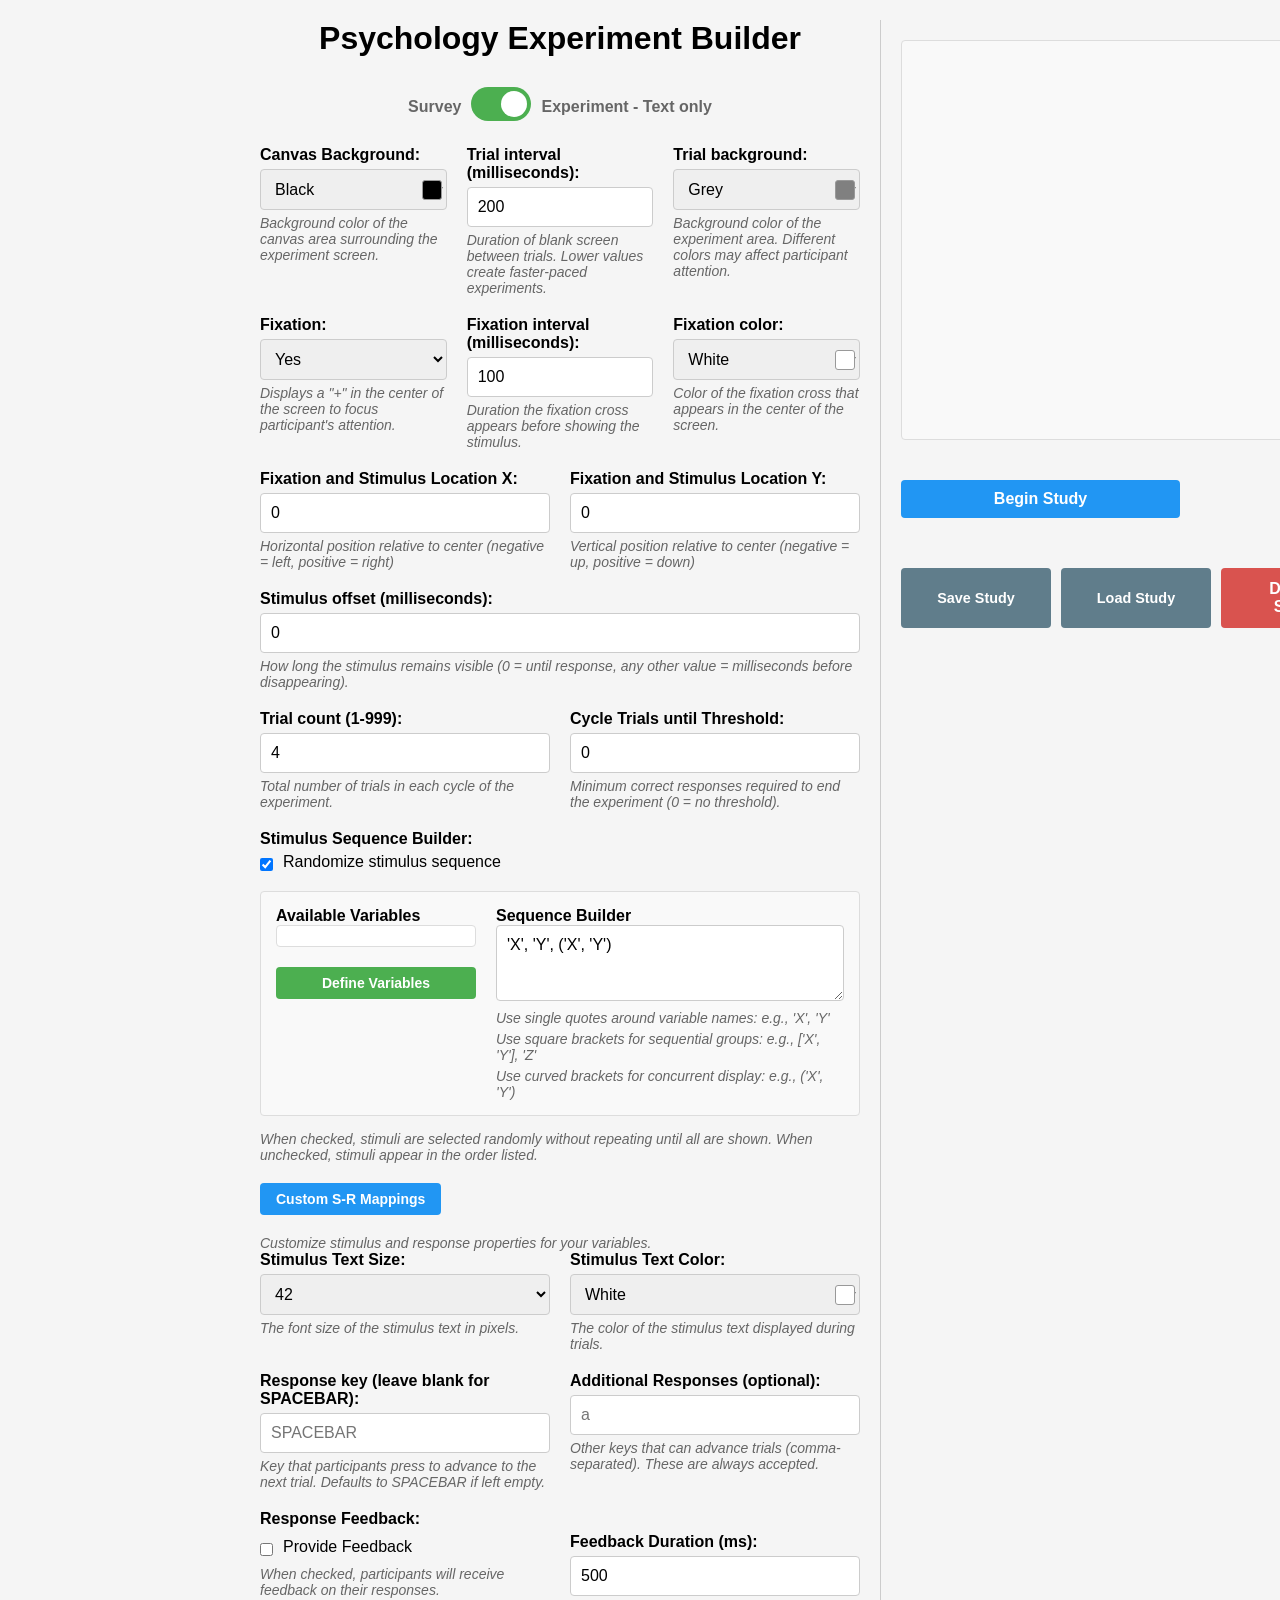
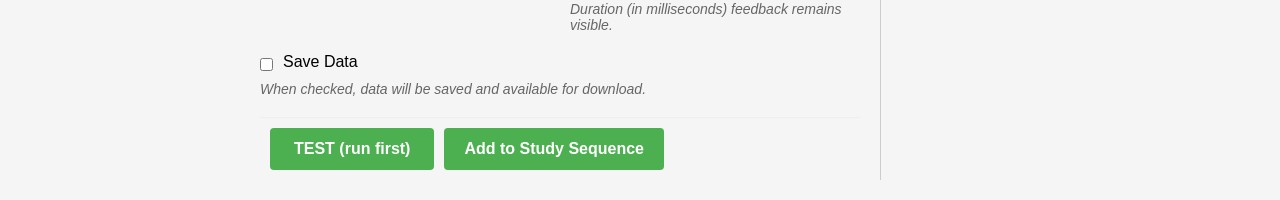
==== index.html @ 1d942c35 "replaced stimuli input with variable input only" ====
<!DOCTYPE html>
<html lang="en">
<head>
    <meta charset="UTF-8">
    <meta name="viewport" content="width=device-width, initial-scale=1.0">
    <title>Psychology Experiment Builder</title>
    <link rel="stylesheet" href="style.css">
</head>
<body>
    <div id="intro-screen" class="container">
        <div class="split-container">
            <div class="left-panel">
                <h1>Psychology Experiment Builder</h1>
                <div class="form-switch-container">
                    <span class="switch-label">Survey</span>
                    <label class="switch">
                        <input type="checkbox" id="form-type-switch" checked>
                        <span class="slider round"></span>
                    </label>
                    <span class="switch-label">Experiment - Text only</span>
                </div>

                <form id="experiment-form">
                    <div class="form-group form-row">
                        <div class="form-column">
                            <label for="canvas-background">Canvas Background:</label>
                            <div class="color-select-container">
                                <select id="canvas-background" required>
                                    <option value="black" selected>Black</option>
                                    <option value="white">White</option>
                                    <option value="grey">Grey</option>
                                    <option value="red">Red</option>
                                    <option value="green">Green</option>
                                    <option value="blue">Blue</option>
                                    <option value="yellow">Yellow</option>
                                    <option value="purple">Purple</option>
                                    <option value="orange">Orange</option>
                                    <option value="pink">Pink</option>
                                    <option value="cyan">Cyan</option>
                                    <option value="brown">Brown</option>
                                </select>
                                <span class="color-preview-large" id="canvas-background-preview" style="background-color: black;"></span>
                            </div>
                            <p class="helper-text">Background color of the canvas area surrounding the experiment screen.</p>
                        </div>
                        <div class="form-column">
                            <label for="trial-interval">Trial interval (milliseconds):</label>
                            <input type="number" id="trial-interval" min="1" required value="200">
                            <p class="helper-text">Duration of blank screen between trials. Lower values create faster-paced experiments.</p>
                        </div>
                        <div class="form-column">
                            <label for="trial-background">Trial background:</label>
                            <div class="color-select-container">
                                <select id="trial-background" required>
                                    <option value="white">White</option>
                                    <option value="black">Black</option>
                                    <option value="grey" selected>Grey</option>
                                    <option value="red">Red</option>
                                    <option value="green">Green</option>
                                    <option value="blue">Blue</option>
                                    <option value="yellow">Yellow</option>
                                    <option value="purple">Purple</option>
                                    <option value="orange">Orange</option>
                                    <option value="pink">Pink</option>
                                    <option value="cyan">Cyan</option>
                                    <option value="brown">Brown</option>
                                </select>
                                <span class="color-preview-large" id="trial-background-preview" style="background-color: grey;"></span>
                            </div>
                            <p class="helper-text">Background color of the experiment area. Different colors may affect participant attention.</p>
                        </div>
                    </div>

                    <div class="form-group form-row">
                        <div class="form-column">
                            <label for="fixation">Fixation:</label>
                            <select id="fixation" required>
                                <option value="yes" selected>Yes</option>
                                <option value="no">No</option>
                            </select>
                            <p class="helper-text">Displays a "+" in the center of the screen to focus participant's attention.</p>
                        </div>
                        <div class="form-column">
                            <label for="fixation-interval">Fixation interval (milliseconds):</label>
                            <input type="number" id="fixation-interval" min="1" required value="100">
                            <p class="helper-text">Duration the fixation cross appears before showing the stimulus.</p>
                        </div>
                        <div class="form-column">
                            <label for="fixation-color">Fixation color:</label>
                            <div class="color-select-container">
                                <select id="fixation-color" required>
                                    <option value="white" selected>White</option>
                                    <option value="grey">Grey</option>
                                    <option value="black">Black</option>
                                    <option value="red">Red</option>
                                    <option value="green">Green</option>
                                    <option value="blue">Blue</option>
                                    <option value="yellow">Yellow</option>
                                    <option value="purple">Purple</option>
                                    <option value="orange">Orange</option>
                                    <option value="pink">Pink</option>
                                    <option value="cyan">Cyan</option>
                                    <option value="brown">Brown</option>
                                </select>
                                <span class="color-preview-large" id="fixation-color-preview" style="background-color: white;"></span>
                            </div>
                            <p class="helper-text">Color of the fixation cross that appears in the center of the screen.</p>
                        </div>
                    </div>

                    <div class="form-group form-row">
                        <div class="form-column">
                            <label for="position-x">Fixation and Stimulus Location X:</label>
                            <input type="number" id="position-x" value="0">
                            <p class="helper-text">Horizontal position relative to center (negative = left, positive = right)</p>
                        </div>
                        <div class="form-column">
                            <label for="position-y">Fixation and Stimulus Location Y:</label>
                            <input type="number" id="position-y" value="0">
                            <p class="helper-text">Vertical position relative to center (negative = up, positive = down)</p>
                        </div>
                    </div>

                    <div class="form-group">
                        <label for="stimulus-offset">Stimulus offset (milliseconds):</label>
                        <input type="number" id="stimulus-offset" min="0" required value="0">
                        <p class="helper-text">How long the stimulus remains visible (0 = until response, any other value = milliseconds before disappearing).</p>
                    </div>

                    <div class="form-group form-row">
                        <div class="form-column">
                            <label for="trial-count">Trial count (1-999):</label>
                            <input type="number" id="trial-count" min="1" max="999" required value="4">
                            <p class="helper-text">Total number of trials in each cycle of the experiment.</p>
                        </div>
                        <div class="form-column">
                            <label for="cycle-threshold">Cycle Trials until Threshold:</label>
                            <input type="number" id="cycle-threshold" min="0" required value="0">
                            <p class="helper-text">Minimum correct responses required to end the experiment (0 = no threshold).</p>
                        </div>
                    </div>

                    <div class="form-group stimulus-group">
                        <label for="stimuli-text">Stimulus Sequence Builder:</label>
                        <div class="checkbox-container">
                            <input type="checkbox" id="randomize-stimuli" checked>
                            <label for="randomize-stimuli">Randomize stimulus sequence</label>
                        </div>
                        <div id="sequence-builder-container">
                            <div id="available-variables">
                                <h4>Available Variables</h4>
                                <div id="variable-categories-list" class="variable-list-container"></div>
                                <button type="button" id="define-variables-btn" class="primary-btn">Define Variables</button>
                            </div>
                            <div id="sequence-builder">
                                <h4>Sequence Builder</h4>
                                <textarea id="stimuli-text" rows="3" required placeholder="Build your sequence using the variable categories">'X', 'Y', ('X', 'Y')</textarea>
                                <p class="helper-text">Use single quotes around variable names: e.g., 'X', 'Y'</p>
                                <p class="helper-text">Use square brackets for sequential groups: e.g., ['X', 'Y'], 'Z'</p>
                                <p class="helper-text">Use curved brackets for concurrent display: e.g., ('X', 'Y')</p>
                            </div>
                        </div>
                        <p class="helper-text checkbox-helper">When checked, stimuli are selected randomly without repeating until all are shown. When unchecked, stimuli appear in the order listed.</p>

                        <div class="button-row">
                            <button type="button" id="sr-mapping-btn" class="secondary-btn">Custom S-R Mappings</button>
                        </div>
                        <p class="helper-text">Customize stimulus and response properties for your variables.</p>

                        <div class="form-row">
                            <div class="form-column">
                                <label for="stimulus-size">Stimulus Text Size:</label>
                                <select id="stimulus-size" required>
                                    <option value="12">12</option>
                                    <option value="16">16</option>
                                    <option value="24">24</option>
                                    <option value="32">32</option>
                                    <option value="42" selected>42</option>
                                    <option value="48">48</option>
                                    <option value="56">56</option>
                                    <option value="64">64</option>
                                    <option value="72">72</option>
                                    <option value="84">84</option>
                                    <option value="96">96</option>
                                    <option value="120">120</option>
                                </select>
                                <p class="helper-text">The font size of the stimulus text in pixels.</p>
                            </div>
                            <div class="form-column">
                                <label for="stimulus-color">Stimulus Text Color:</label>
                                <div class="color-select-container">
                                    <select id="stimulus-color" required>
                                        <option value="white" selected>White</option>
                                        <option value="black">Black</option>
                                        <option value="grey">Grey</option>
                                        <option value="red">Red</option>
                                        <option value="green">Green</option>
                                        <option value="blue">Blue</option>
                                        <option value="yellow">Yellow</option>
                                        <option value="purple">Purple</option>
                                        <option value="orange">Orange</option>
                                        <option value="pink">Pink</option>
                                        <option value="cyan">Cyan</option>
                                        <option value="brown">Brown</option>
                                    </select>
                                    <span class="color-preview-large" id="stimulus-color-preview" style="background-color: white;"></span>
                                </div>
                                <p class="helper-text">The color of the stimulus text displayed during trials.</p>
                            </div>
                        </div>
                    </div>

                    <div class="form-group form-row">
                        <div class="form-column">
                            <label for="response-key">Response key (leave blank for SPACEBAR):</label>
                            <input type="text" id="response-key" placeholder="SPACEBAR">
                            <p class="helper-text">Key that participants press to advance to the next trial. Defaults to SPACEBAR if left empty.</p>
                        </div>
                        <div class="form-column">
                            <label for="additional-responses">Additional Responses (optional):</label>
                            <input type="text" id="additional-responses" placeholder="a">
                            <p class="helper-text">Other keys that can advance trials (comma-separated). These are always accepted.</p>
                        </div>
                    </div>

                    <div class="form-group">
                        <label>Response Feedback:</label>
                        <div class="form-row">
                            <div class="form-column">
                                <div class="checkbox-container">
                                    <input type="checkbox" id="provide-feedback">
                                    <label for="provide-feedback">Provide Feedback</label>
                                </div>
                                <p class="helper-text">When checked, participants will receive feedback on their responses.</p>
                            </div>
                            <div class="form-column">
                                <label for="feedback-duration">Feedback Duration (ms):</label>
                                <input type="number" id="feedback-duration" min="1" value="500" required>
                                <p class="helper-text">Duration (in milliseconds) feedback remains visible.</p>
                            </div>
                        </div>
                    </div>

                    <div class="form-group">
                        <div class="checkbox-container">
                            <input type="checkbox" id="save-data">
                            <label for="save-data">Save Data</label>
                        </div>
                        <p class="helper-text">When checked, data will be saved and available for download.</p>
                    </div>
                </form>

                <form id="survey-form" class="hidden">
                    <div class="survey-container">
                        <h3>Survey Builder</h3>
                        <div id="questions-container">
                            <!-- First question (default) -->
                            <div class="question-item" data-question-id="1">
                                <div class="question-header">
                                    <h4>Question 1</h4>
                                    <button type="button" class="remove-question-btn secondary-btn" style="display: none;">Remove</button>
                                </div>
                                <div class="form-group">
                                    <label for="question-text-1">Question Text:</label>
                                    <textarea id="question-text-1" class="question-text" rows="3" required>Enter your question here</textarea>
                                </div>
                                <div class="form-group">
                                    <label for="answer-type-1">Answer Type:</label>
                                    <select id="answer-type-1" class="answer-type" required>
                                        <option value="text" selected>Text (single line)</option>
                                        <option value="textarea">Text (multi-line)</option>
                                        <option value="radio">Multiple Choice</option>
                                        <option value="slider">Slider Scale</option>
                                    </select>
                                    <p class="helper-text">Select the type of answer input to display to participants.</p>
                                </div>

                                <!-- Multiple Choice Options (hidden by default) -->
                                <div id="multiple-choice-options-1" class="multiple-choice-options form-group hidden">
                                    <label>Multiple Choice Options:</label>
                                    <div id="options-container-1" class="options-container">
                                        <!-- Options will be added here dynamically -->
                                    </div>
                                    <button type="button" class="add-option-btn secondary-btn">Add Option</button>
                                    <p class="helper-text">Add the options that participants can choose from.</p>
                                </div>

                                <!-- Slider Options (hidden by default) -->
                                <div id="slider-options-1" class="slider-options form-group hidden">
                                    <label>Slider Scale Options:</label>
                                    <div class="slider-config">
                                        <div class="slider-row">
                                            <div class="slider-field">
                                                <label for="slider-min-1">Min Value:</label>
                                                <input type="number" id="slider-min-1" class="slider-min" value="1" min="0" max="100">
                                            </div>
                                            <div class="slider-field">
                                                <label for="slider-max-1">Max Value:</label>
                                                <input type="number" id="slider-max-1" class="slider-max" value="9" min="1" max="100">
                                            </div>
                                        </div>
                                        <div class="slider-row">
                                            <div class="slider-field">
                                                <label for="slider-left-label-1">Left Label:</label>
                                                <input type="text" id="slider-left-label-1" class="slider-left-label" value="Left">
                                            </div>
                                            <div class="slider-field">
                                                <label for="slider-right-label-1">Right Label:</label>
                                                <input type="text" id="slider-right-label-1" class="slider-right-label" value="Right">
                                            </div>
                                        </div>
                                    </div>
                                    <p class="helper-text">Configure the slider scale range and labels.</p>
                                </div>
                            </div>
                        </div>

                        <!-- Add Question Button -->
                        <div class="form-group">
                            <button type="button" id="add-question-btn" class="secondary-btn">Add Another Question</button>
                        </div>

                        <div class="form-group">
                            <div class="checkbox-container">
                                <input type="checkbox" id="survey-save-data">
                                <label for="survey-save-data">Save Data</label>
                            </div>
                            <p class="helper-text">When checked, survey responses will be saved and available for download.</p>
                        </div>
                    </div>
                </form>

                <div class="button-group">
                    <button type="button" id="begin-btn">TEST (run first)</button>
                    <button type="button" id="add-to-study-btn">Add to Study Sequence</button>
                </div>
            </div>
            <div class="right-panel">
                <div id="study-window">
                    <!-- Content will be added here dynamically -->
                </div>
                <div class="study-buttons-container">
                    <button type="button" id="begin-study-btn">Begin Study</button>
                    <div class="study-file-buttons">
                        <button type="button" id="save-study-btn">Save Study</button>
                        <button type="button" id="load-study-btn">Load Study</button>
                        <button type="button" id="deploy-study-btn" style="background-color: #d9534f;">Deploy Study</button>
                        <input type="file" id="study-file-input" accept=".json" style="display: none;">
                    </div>
                </div>
            </div>
        </div>
    </div>

    <!-- S-R Mapping Modal -->
    <div id="sr-mapping-modal" class="modal hidden">
        <div class="modal-content">
            <span class="close-btn">&times;</span>
            <h2>Custom Stimulus-Response Mappings</h2>
            <p>Customize properties for each stimulus or sequence:</p>
            <p class="helper-text">Empty fields will use the values from the main form. The dialog is resizable - drag from the bottom-right corner.</p>

            <div class="mapping-table-container">
                <table id="mapping-table">
                    <thead>
                        <tr>
                            <th>Stimulus</th>
                            <th>Correct Response Key</th>
                            <th>X Position</th>
                            <th>Y Position</th>
                            <th>Offset (ms)</th>
                            <th>Color</th>
                            <th>Size (px)</th>
                        </tr>
                    </thead>
                    <tbody id="mapping-tbody">
                        <!-- Rows will be dynamically added here -->
                    </tbody>
                </table>
            </div>

            <div class="button-group">
                <button type="button" id="save-mappings-btn">Save Mappings</button>
                <button type="button" id="export-mappings-btn" class="secondary-btn">Export Mappings</button>
                <button type="button" id="import-mappings-btn" class="secondary-btn">Import Mappings</button>
                <!-- Hidden file input for importing CSV -->
                <input type="file" id="csv-file-input" accept=".csv" style="display: none;">
            </div>
        </div>
    </div>

    <!-- Variable Definition Modal -->
    <div id="variable-definition-modal" class="modal hidden">
        <div class="modal-content">
            <span class="close-btn variable-modal-close">&times;</span>
            <h2>Define Stimulus Variables</h2>
            <p>Create stimulus categories that will be used in your experiment.</p>
            <p class="helper-text">All stimuli must be defined as variables. Use the sequence builder to arrange them.</p>
            <p class="helper-text">Variables can be text, images, or a mix of both.</p>

            <div class="variable-categories-container">
                <div class="variable-list">
                    <h3>Categories</h3>
                    <div id="variable-categories-list">
                        <!-- Variable categories will be listed here -->
                    </div>
                    <div class="add-variable-container">
                        <input type="text" id="new-variable-name" placeholder="New category name">
                        <button type="button" id="add-variable-btn" class="secondary-btn">Add Category</button>
                    </div>
                </div>
                <div class="variable-values">
                    <h3>Values for: <span id="current-variable-name">Select a category</span></h3>
                    <div id="variable-values-container">
                        <!-- Variable values will be listed here -->
                    </div>
                    <div class="add-value-container">
                        <input type="text" id="new-value" placeholder="New value">
                        <button type="button" id="add-value-btn" class="secondary-btn">Add Value</button>
                    </div>
                </div>
            </div>

            <div class="button-group">
                <button type="button" id="save-variables-btn">Save Variables</button>
            </div>
        </div>
    </div>

    <div id="experiment-container" class="hidden">
        <div id="experiment-screen">
            <div id="fixation-point">+</div>
            <div id="stimulus-text" class="hidden"></div>
            <div id="feedback-text" class="hidden"></div>
        </div>
    </div>

    <div id="completion-screen" class="container hidden">
        <h2 id="completion-message"></h2>
        <div id="completion-stats" class="hidden">
            <div class="stats-container">
                <!-- Stats content will be dynamically inserted -->
            </div>
        </div>
        <button id="ok-btn">OK</button>
    </div>

    <script src="script.js"></script>
</body>
</html>
---- style.css ----
* {
    box-sizing: border-box;
    margin: 0;
    padding: 0;
    font-family: Arial, sans-serif;
}

body {
    background-color: #f5f5f5;
    min-height: 100vh;
    position: relative;
}

.container {
    width: 100%;
    max-width: 800px;
    margin: 0 auto;
    padding: 20px;
}

h1 {
    text-align: center;
    margin-bottom: 30px;
}

.form-group {
    margin-bottom: 20px;
}

.form-row {
    display: flex;
    flex-wrap: wrap;
    margin-left: -10px;
    margin-right: -10px;
}

.form-column {
    flex: 1;
    padding: 0 10px;
    min-width: 200px; /* Ensure columns don't get too narrow */
}

label {
    display: block;
    margin-bottom: 5px;
    font-weight: bold;
}

input, select, textarea {
    width: 100%;
    padding: 10px;
    border: 1px solid #ccc;
    border-radius: 4px;
    font-size: 16px;
}

.helper-text {
    font-size: 14px;
    color: #666;
    margin-top: 5px;
    font-style: italic;
}

.stimulus-group {
    position: relative;
}

.checkbox-container {
    margin: 5px 0;
    display: flex;
    align-items: center;
}

.checkbox-container input[type="checkbox"] {
    width: auto;
    margin-right: 10px;
}

.checkbox-container label {
    display: inline;
    font-weight: normal;
}

.checkbox-helper {
    margin-top: 0;
}

button {
    padding: 12px 24px;
    background-color: #4CAF50;
    color: white;
    border: none;
    border-radius: 4px;
    cursor: pointer;
    font-size: 16px;
    font-weight: bold;
    display: block;
    margin: 20px auto;
    min-width: 150px;
}

button:hover {
    background-color: #45a049;
}

/* Secondary button style */
.secondary-btn {
    background-color: #2196F3;
    color: white;
    padding: 8px 16px;
    border: none;
    border-radius: 4px;
    cursor: pointer;
    font-size: 14px;
    margin: 10px 0;
    min-width: 0;
    display: inline-block;
}

.secondary-btn:hover {
    background-color: #0b7dda;
}

/* Modal styles */
.modal {
    position: fixed;
    top: 0;
    left: 0;
    width: 100%;
    height: 100%;
    background-color: rgba(0, 0, 0, 0.7);
    display: flex;
    align-items: center;
    justify-content: center;
    z-index: 100;
}

.modal-content {
    background-color: white;
    padding: 20px;
    border-radius: 5px;
    width: 80%;
    max-width: 90%;
    max-height: 80vh;
    overflow: auto;
    resize: both; /* Enable resizing */
    min-width: 600px;
    min-height: 300px;
    position: relative;
}

/* Add resize handle visual cue */
.modal-content::after {
    content: "";
    position: absolute;
    bottom: 3px;
    right: 3px;
    width: 12px;
    height: 12px;
    background: #ccc;
    clip-path: polygon(100% 0, 100% 100%, 0 100%);
    cursor: se-resize;
}

.close-btn {
    color: #aaa;
    float: right;
    font-size: 28px;
    font-weight: bold;
    cursor: pointer;
}

close-btn:hover,
.close-btn:focus {
    color: black;
    text-decoration: none;
    cursor: pointer;
}

/* Mapping table styles */
.mapping-table-container {
    margin: 20px 0;
    max-height: 300px;
    overflow: auto; /* Changed from overflow-y to handle both directions */
    width: 100%;
}

#mapping-table {
    width: 100%;
    border-collapse: collapse;
    margin-bottom: 15px;
    table-layout: fixed; /* Fixed layout for better column control */
}

#mapping-table th,
#mapping-table td {
    border: 1px solid #ddd;
    padding: 8px;
    text-align: left;
    min-width: 80px; /* Ensure columns don't get too narrow */
    overflow: hidden;
    text-overflow: ellipsis;
}

#mapping-table th {
    background-color: #f2f2f2;
    position: sticky;
    top: 0;
    font-size: 0.9em;
    white-space: nowrap;
    overflow: hidden;
    text-overflow: ellipsis;
    max-width: 120px; /* Limit width of headers */
}

/* Add hover effect to show full header text */
#mapping-table th:hover {
    overflow: visible;
    white-space: normal;
    z-index: 1;
    background-color: #e0e0e0;
}

#mapping-table input {
    width: 100%;
    padding: 5px;
    box-sizing: border-box;
}

/* Experiment container styles */
#experiment-container {
    position: fixed;
    top: 0;
    left: 0;
    right: 0;
    bottom: 0;
    width: 100%;
    height: 100%;
    background-color: black;
    display: flex;
    align-items: center;
    justify-content: center;
    z-index: 10;
}

/* Experiment screen styles */
#experiment-screen {
    width: 800px;
    height: 600px;
    display: flex;
    align-items: center;
    justify-content: center;
    background-color: grey; /* Default, will be overwritten by JS */
    position: relative;
}

#fixation-point {
    font-size: 48px;
    font-weight: bold;
    position: absolute;
    z-index: 1;
    color: white; /* Default, will be overwritten by JS */
}

#stimulus-text {
    font-family: Consolas, monospace;
    position: absolute;
    z-index: 1;
    text-align: center;
    max-width: 80%;
    overflow-wrap: break-word;
    /* font-size and color set dynamically in JS */
}

/* For the fixation point and stimulus text elements to enable relative positioning */
#fixation-point, #stimulus-text {
  position: absolute;
  top: 50%;
  left: 50%;
  transform: translate(0, 0); /* Will be overridden by JS */
}

/* Position fixation point and stimulus text at center by default */
#fixation-point, #stimulus-text, #feedback-text {
  position: absolute;
  top: 50%;
  left: 50%;
  transform: translate(-50%, -50%); /* Center by default */
}

/* Feedback text styles */
#feedback-text {
    font-family: Arial, sans-serif;
    font-size: 36px;
    font-weight: bold;
    position: absolute;
    z-index: 2; /* Ensure feedback appears on top */
    text-align: center;
    max-width: 80%;
    padding: 10px 20px;
    border-radius: 8px;
    background-color: rgb(255, 255, 255); /* Changed from rgba to rgb for full opacity */
    box-shadow: 0 0 10px rgba(0, 0, 0, 0.2);
}

/* Concurrent stimulus styles */
.concurrent-stimulus {
    font-family: Consolas, monospace;
    position: absolute;
    z-index: 1;
    text-align: center;
    max-width: 80%;
    overflow-wrap: break-word;
}

/* Completion screen styles */
#completion-screen {
    text-align: center;
    position: relative;
    z-index: 20;
}

#completion-screen h2 {
    margin-bottom: 20px;
}

/* Utility classes */
.hidden {
    display: none !important;
}

/* Media queries for better responsiveness */
@media (max-width: 840px) {
    #experiment-screen {
        width: 90%;
        height: 70vh;
    }
}

@media (max-width: 600px) {
    .container {
        padding: 10px;
    }

    input, select {
        padding: 8px;
    }

    button {
        padding: 10px 20px;
    }
}

/* Color preview styles */
.color-preview {
    display: inline-block;
    width: 15px;
    height: 15px;
    border: 1px solid #666;
    border-radius: 3px;
    margin-right: 5px;
    vertical-align: middle;
}

/* Color select container */
.color-select-container {
    position: relative;
    display: flex;
    align-items: center;
}

.color-select-container select {
    padding-right: 25px;
}

.color-preview-large {
    display: inline-block;
    width: 20px;
    height: 20px;
    border: 1px solid #999;
    border-radius: 3px;
    position: absolute;
    right: 5px;
    pointer-events: none;
}

/* Button group for the mapping modal */
.button-group {
    display: flex;
    gap: 10px;
    margin-top: 20px;
}

.button-group button {
    margin: 0;
}

/* Button row for stimulus controls */
.button-row {
    display: flex;
    gap: 10px;
    margin: 10px 0;
}

/* Sequence builder styles */
#sequence-builder-container {
    display: flex;
    gap: 20px;
    margin: 15px 0;
    border: 1px solid #ddd;
    border-radius: 4px;
    padding: 15px;
    background-color: #f9f9f9;
}

#available-variables {
    flex: 1;
    min-width: 200px;
    max-width: 300px;
}

#sequence-builder {
    flex: 2;
}

.variable-list-container {
    max-height: 200px;
    overflow-y: auto;
    border: 1px solid #ddd;
    border-radius: 4px;
    padding: 10px;
    background-color: white;
    margin-bottom: 10px;
}

.variable-category-item {
    cursor: pointer;
}

.variable-category-item:hover {
    background-color: #f0f0f0;
}

.primary-btn {
    background-color: #4CAF50;
    color: white;
    padding: 8px 16px;
    border: none;
    border-radius: 4px;
    cursor: pointer;
    font-size: 14px;
    margin: 10px 0;
    min-width: 0;
    display: inline-block;
    width: 100%;
}

.primary-btn:hover {
    background-color: #45a049;
}

/* Variable definition modal styles */
.variable-categories-container {
    display: flex;
    gap: 20px;
    margin: 20px 0;
}

.variable-list, .variable-values {
    flex: 1;
    border: 1px solid #ddd;
    border-radius: 4px;
    padding: 15px;
    background-color: #f9f9f9;
    min-height: 200px;
}

.variable-category-item, .variable-value-item {
    display: flex;
    justify-content: space-between;
    align-items: center;
    padding: 8px;
    margin-bottom: 5px;
    background-color: white;
    border: 1px solid #ddd;
    border-radius: 4px;
}

.variable-category-item.selected {
    background-color: #e3f2fd;
    border-color: #2196F3;
}

.add-variable-container, .add-value-container {
    display: flex;
    gap: 10px;
    margin-top: 15px;
}

.add-variable-container input, .add-value-container input {
    flex: 1;
}

.add-variable-container button, .add-value-container button {
    margin: 0;
}

.variable-action-buttons {
    display: flex;
    gap: 5px;
}

.variable-action-buttons button {
    padding: 3px 8px;
    min-width: auto;
    margin: 0;
    font-size: 12px;
}

/* Adjust size and appearance of secondary buttons in the group */
.button-group .secondary-btn {
    flex: 1;
    padding: 10px;
    font-size: 14px;
    text-align: center;
    min-width: 120px;
}

/* Make primary button more prominent */
.button-group #save-mappings-btn {
    flex: 1.5;
}

.split-container {
    display: flex;
    width: 100%;
    gap: 20px;
}

.left-panel {
    flex: 1;
    min-width: 600px;
}

.right-panel {
    width: 300px;
    border-left: 1px solid #ccc;
    padding-left: 20px;
}

#study-window {
    max-height: 400px;
    min-height: 200px; /* Add minimum height */
    height: 400px; /* Add default height */
    overflow-y: auto;
    width: 100%;
    min-width: 600px;
    padding: 15px;
    border: 1px solid #ddd;
    border-radius: 4px;
    margin: 20px 0;
    background: #f9f9f9;
    resize: vertical; /* Allow vertical resizing */
    position: relative; /* Required for resize handle positioning */
}

/* Add resize handle visual cue */
#study-window::after {
    content: "";
    position: absolute;
    bottom: 3px;
    right: 3px;
    width: 12px;
    height: 12px;
    background: #ccc;
    clip-path: polygon(100% 0, 100% 100%, 0 100%);
    cursor: ns-resize;
}

.button-group {
    display: flex;
    gap: 10px;
}

#add-to-study-btn {
    background-color: #4CAF50;
    color: white;
    padding: 10px 20px;
    border: none;
    border-radius: 4px;
    cursor: pointer;
}

#add-to-study-btn:hover {
    background-color: #45a049;
}

.study-buttons-container {
    width: 100%;
    margin-top: 10px;
    display: flex;
    flex-direction: column;
    gap: 10px;
}

#begin-study-btn {
    width: 100%;
    background-color: #2196F3;
    color: white;
    padding: 10px 20px;
    border: none;
    border-radius: 4px;
    cursor: pointer;
}

#begin-study-btn:hover {
    background-color: #0b7dda;
}

.study-file-buttons {
    display: flex;
    gap: 10px;
    width: 100%;
}

#save-study-btn, #load-study-btn {
    flex: 1;
    background-color: #607D8B;
    color: white;
    padding: 8px 15px;
    border: none;
    border-radius: 4px;
    cursor: pointer;
    font-size: 0.9em;
}

#save-study-btn:hover, #load-study-btn:hover {
    background-color: #455A64;
}

.study-config-item {
    background: white;
    border: 1px solid #ddd;
    border-radius: 4px;
    margin-bottom: 8px;
    padding: 15px;
    width: 100%;
    min-width: 600px; /* Increased from 400px */
}

.study-config-item:hover {
    background: #f0f0f0;
}

.config-header {
    display: flex;
    justify-content: space-between;
    align-items: center;
    margin-bottom: 10px;
    width: 100%;
}

.block-name-input {
    border: 1px solid #ddd;
    background: #ffffff;
    font-size: 16px;
    width: 300px; /* Fixed width instead of percentage */
    padding: 8px 12px;
    margin-right: 10px;
    border-radius: 4px;
    cursor: text;
    display: block; /* Ensure it's a block element */
    position: relative; /* Ensure it's above other elements */
    z-index: 1; /* Ensure it's clickable */
}

.block-name-input:hover {
    border-color: #2196F3;
    background: #fff;
}

.block-name-input:focus {
    border-color: #2196F3;
    background: #fff;
    outline: none;
    box-shadow: 0 0 5px rgba(33, 150, 243, 0.3);
}

.block-controls {
    display: flex;
    gap: 10px;
    align-items: center;
}

.move-up-btn, .move-down-btn, .remove-config-btn {
    padding: 8px 12px;
    background: #f0f0f0;
    border: 1px solid #ddd;
    border-radius: 4px;
    cursor: pointer;
    min-width: 40px;
    font-size: 16px;
    display: inline-flex;
    align-items: center;
    justify-content: center;
    transition: all 0.2s ease;
}

.move-up-btn:hover, .move-down-btn:hover {
    background: #e0e0e0;
    border-color: #ccc;
}

.remove-config-btn:hover {
    background: #ffebee;
    border-color: #ffcdd2;
    color: #d32f2f;
}

.config-details {
    display: flex;
    flex-direction: column;
    font-size: 12px;
    color: #666;
    width: 100%;
    margin-top: 5px;
    gap: 4px;
}

.config-details small {
    display: inline-block;
    background: #f5f5f5;
    padding: 2px 6px;
    border-radius: 3px;
    margin-right: 8px;
}

#completion-stats {
    margin: 20px 0;
    padding: 15px;
    background-color: #f5f5f5;
    border-radius: 4px;
    text-align: left;
}

#completion-message {
    color: #2196F3;
    margin-bottom: 20px;
}

.study-completion-stats {
    background-color: #f5f5f5;
    padding: 20px;
    border-radius: 8px;
    margin: 20px 0;
    text-align: left;
}

.download-section {
    margin-top: 20px;
    text-align: center;
}

.download-btn {
    background-color: #4CAF50;
    color: white;
    padding: 10px 20px;
    border: none;
    border-radius: 4px;
    cursor: pointer;
    font-size: 16px;
}

.download-btn:hover {
    background-color: #45a049;
}

/* Form Switch Styles */
.form-switch-container {
    display: flex;
    align-items: center;
    justify-content: center;
    margin-bottom: 20px;
    gap: 10px;
}

.switch {
    position: relative;
    display: inline-block;
    width: 60px;
    height: 34px;
}

.switch input {
    opacity: 0;
    width: 0;
    height: 0;
}

.slider {
    position: absolute;
    cursor: pointer;
    top: 0;
    left: 0;
    right: 0;
    bottom: 0;
    background-color: #2196F3;
    transition: .4s;
}

.slider:before {
    position: absolute;
    content: "";
    height: 26px;
    width: 26px;
    left: 4px;
    bottom: 4px;
    background-color: white;
    transition: .4s;
}

input:checked + .slider {
    background-color: #4CAF50;
}

input:focus + .slider {
    box-shadow: 0 0 1px #4CAF50;
}

input:checked + .slider:before {
    transform: translateX(26px);
}

.slider.round {
    border-radius: 34px;
}

.slider.round:before {
    border-radius: 50%;
}

.switch-label {
    font-weight: bold;
    color: #666;
}

.survey-container {
    max-width: 600px;
    margin: 0 auto;
    padding: 20px;
}

.survey-container .form-group {
    margin-bottom: 20px;
}

.survey-container textarea,
.survey-container input[type="text"] {
    width: 100%;
    max-width: 580px;
}

/* Question item styles */
.question-item {
    border: 1px solid #ddd;
    border-radius: 5px;
    padding: 15px;
    margin-bottom: 20px;
    background-color: #f9f9f9;
}

/* Slider configuration styles */
.slider-config {
    margin: 10px 0;
}

.slider-row {
    display: flex;
    justify-content: space-between;
    margin-bottom: 10px;
}

.slider-field {
    flex: 0 0 48%;
}

.slider-field label {
    display: block;
    margin-bottom: 5px;
    font-size: 14px;
}

.slider-field input {
    width: 100%;
    padding: 8px;
    border: 1px solid #ddd;
    border-radius: 4px;
}

/* Slider display styles */
.slider-container {
    margin: 20px 0;
}

.slider-labels {
    display: flex;
    justify-content: space-between;
    margin-top: 5px;
}

.slider-labels span {
    font-size: 14px;
    color: #666;
}

input[type="range"] {
    width: 100%;
    margin: 10px 0;
}

.slider-value-display {
    text-align: center;
    font-weight: bold;
    margin-top: 5px;
    font-size: 16px;
    color: #2196F3;
}

.question-header {
    display: flex;
    justify-content: space-between;
    align-items: center;
    margin-bottom: 15px;
}

.question-header h4 {
    margin: 0;
    color: #2196F3;
}

.remove-question-btn {
    background-color: #f44336;
    color: white;
    padding: 5px 10px;
    border: none;
    border-radius: 4px;
    cursor: pointer;
    font-size: 14px;
}

.remove-question-btn:hover {
    background-color: #d32f2f;
}

#add-question-btn {
    margin: 10px 0;
    background-color: #4CAF50;
}

.button-group {
    margin-top: 20px;
    padding: 10px;
    border-top: 1px solid #eee;
}

.stats-container {
    max-width: 400px;
    margin: 0 auto;
    padding: 15px;
}
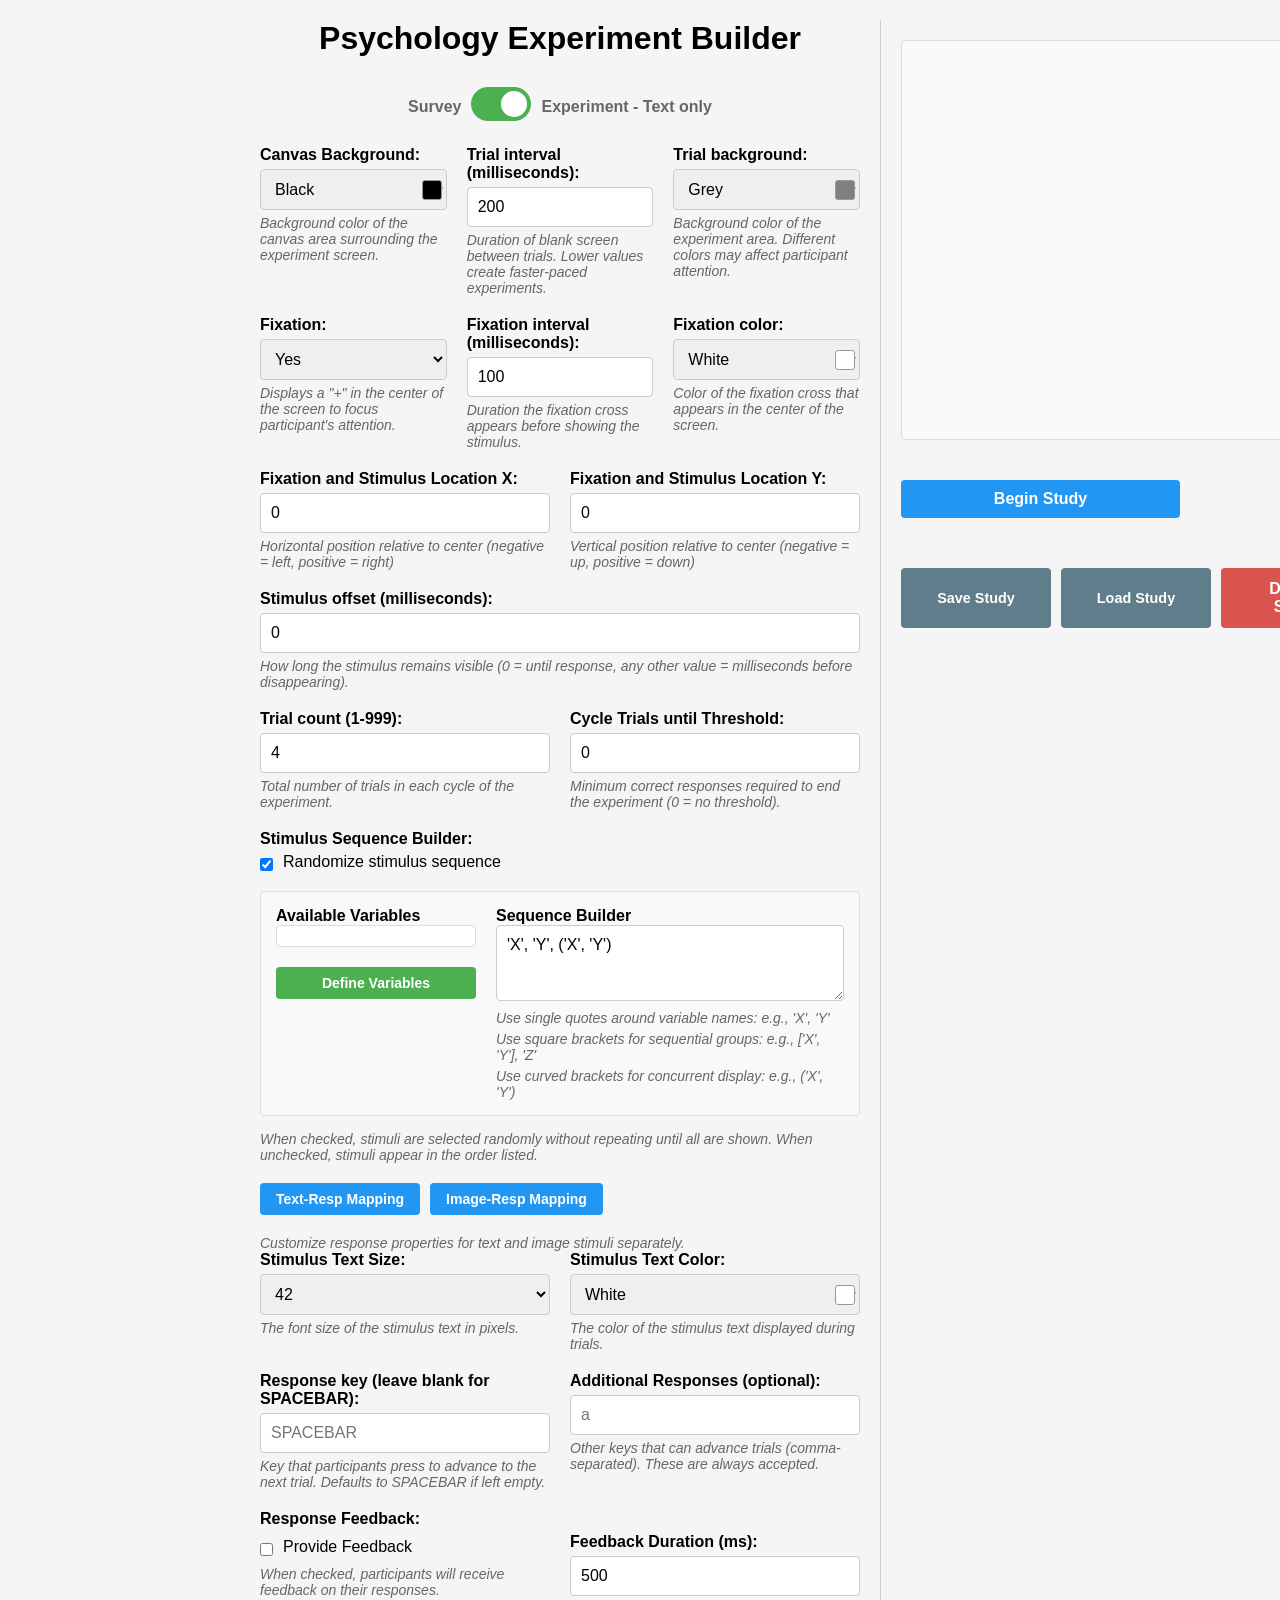
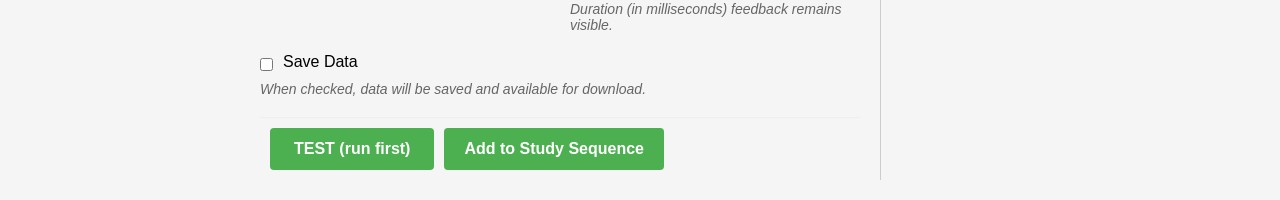
==== commit 76538918: "variable input working" ====
--- a/index.html
+++ b/index.html
@@ -163,9 +163,10 @@
                         <p class="helper-text checkbox-helper">When checked, stimuli are selected randomly without repeating until all are shown. When unchecked, stimuli appear in the order listed.</p>
 
                         <div class="button-row">
-                            <button type="button" id="sr-mapping-btn" class="secondary-btn">Custom S-R Mappings</button>
-                        </div>
-                        <p class="helper-text">Customize stimulus and response properties for your variables.</p>
+                            <button type="button" id="text-mapping-btn" class="secondary-btn">Text-Resp Mapping</button>
+                            <button type="button" id="image-mapping-btn" class="secondary-btn">Image-Resp Mapping</button>
+                        </div>
+                        <p class="helper-text">Customize response properties for text and image stimuli separately.</p>
 
                         <div class="form-row">
                             <div class="form-column">
@@ -352,19 +353,19 @@
         </div>
     </div>
 
-    <!-- S-R Mapping Modal -->
-    <div id="sr-mapping-modal" class="modal hidden">
+    <!-- Text Mapping Modal -->
+    <div id="text-mapping-modal" class="modal hidden">
         <div class="modal-content">
-            <span class="close-btn">&times;</span>
-            <h2>Custom Stimulus-Response Mappings</h2>
-            <p>Customize properties for each stimulus or sequence:</p>
+            <span class="close-btn text-modal-close">&times;</span>
+            <h2>Text Stimulus-Response Mappings</h2>
+            <p>Customize properties for text stimuli:</p>
             <p class="helper-text">Empty fields will use the values from the main form. The dialog is resizable - drag from the bottom-right corner.</p>
 
             <div class="mapping-table-container">
-                <table id="mapping-table">
+                <table id="text-mapping-table">
                     <thead>
                         <tr>
-                            <th>Stimulus</th>
+                            <th>Text Stimulus</th>
                             <th>Correct Response Key</th>
                             <th>X Position</th>
                             <th>Y Position</th>
@@ -373,18 +374,55 @@
                             <th>Size (px)</th>
                         </tr>
                     </thead>
-                    <tbody id="mapping-tbody">
+                    <tbody id="text-mapping-tbody">
                         <!-- Rows will be dynamically added here -->
                     </tbody>
                 </table>
             </div>
 
             <div class="button-group">
-                <button type="button" id="save-mappings-btn">Save Mappings</button>
-                <button type="button" id="export-mappings-btn" class="secondary-btn">Export Mappings</button>
-                <button type="button" id="import-mappings-btn" class="secondary-btn">Import Mappings</button>
+                <button type="button" id="save-text-mappings-btn">Save Mappings</button>
+                <button type="button" id="export-text-mappings-btn" class="secondary-btn">Export Mappings</button>
+                <button type="button" id="import-text-mappings-btn" class="secondary-btn">Import Mappings</button>
                 <!-- Hidden file input for importing CSV -->
-                <input type="file" id="csv-file-input" accept=".csv" style="display: none;">
+                <input type="file" id="text-csv-file-input" accept=".csv" style="display: none;">
+            </div>
+        </div>
+    </div>
+
+    <!-- Image Mapping Modal -->
+    <div id="image-mapping-modal" class="modal hidden">
+        <div class="modal-content">
+            <span class="close-btn image-modal-close">&times;</span>
+            <h2>Image Stimulus-Response Mappings</h2>
+            <p>Customize properties for image stimuli:</p>
+            <p class="helper-text">Empty fields will use the values from the main form. The dialog is resizable - drag from the bottom-right corner.</p>
+
+            <div class="mapping-table-container">
+                <table id="image-mapping-table">
+                    <thead>
+                        <tr>
+                            <th>Image Stimulus</th>
+                            <th>Correct Response Key</th>
+                            <th>X Position</th>
+                            <th>Y Position</th>
+                            <th>Width (px)</th>
+                            <th>Height (px)</th>
+                            <th>Offset (ms)</th>
+                        </tr>
+                    </thead>
+                    <tbody id="image-mapping-tbody">
+                        <!-- Rows will be dynamically added here -->
+                    </tbody>
+                </table>
+            </div>
+
+            <div class="button-group">
+                <button type="button" id="save-image-mappings-btn">Save Mappings</button>
+                <button type="button" id="export-image-mappings-btn" class="secondary-btn">Export Mappings</button>
+                <button type="button" id="import-image-mappings-btn" class="secondary-btn">Import Mappings</button>
+                <!-- Hidden file input for importing CSV -->
+                <input type="file" id="image-csv-file-input" accept=".csv" style="display: none;">
             </div>
         </div>
     </div>
@@ -408,6 +446,10 @@
                         <input type="text" id="new-variable-name" placeholder="New category name">
                         <button type="button" id="add-variable-btn" class="secondary-btn">Add Category</button>
                     </div>
+                    <div class="variable-actions">
+                        <button type="button" id="delete-category-btn" class="danger-btn">Delete Category</button>
+                        <button type="button" id="switch-category-btn" class="secondary-btn">Switch Category</button>
+                    </div>
                 </div>
                 <div class="variable-values">
                     <h3>Values for: <span id="current-variable-name">Select a category</span></h3>
--- a/style.css
+++ b/style.css
@@ -119,6 +119,24 @@
 
 .secondary-btn:hover {
     background-color: #0b7dda;
+}
+
+/* Danger button style */
+.danger-btn {
+    background-color: #f44336;
+    color: white;
+    padding: 8px 16px;
+    border: none;
+    border-radius: 4px;
+    cursor: pointer;
+    font-size: 14px;
+    margin: 10px 0;
+    min-width: 0;
+    display: inline-block;
+}
+
+.danger-btn:hover {
+    background-color: #d32f2f;
 }
 
 /* Modal styles */
@@ -466,6 +484,44 @@
     margin: 20px 0;
 }
 
+/* Custom dialog styles */
+.custom-dialog {
+    position: fixed;
+    top: 0;
+    left: 0;
+    width: 100%;
+    height: 100%;
+    background-color: rgba(0, 0, 0, 0.7);
+    display: flex;
+    align-items: center;
+    justify-content: center;
+    z-index: 200;
+}
+
+.dialog-content {
+    background-color: white;
+    padding: 20px;
+    border-radius: 5px;
+    width: 400px;
+    max-width: 90%;
+    box-shadow: 0 0 10px rgba(0, 0, 0, 0.3);
+}
+
+.dialog-buttons {
+    display: flex;
+    justify-content: flex-end;
+    gap: 10px;
+    margin-top: 20px;
+}
+
+.dialog-content select {
+    width: 100%;
+    padding: 8px;
+    margin: 10px 0;
+    border: 1px solid #ddd;
+    border-radius: 4px;
+}
+
 .variable-list, .variable-values {
     flex: 1;
     border: 1px solid #ddd;
@@ -491,10 +547,14 @@
     border-color: #2196F3;
 }
 
-.add-variable-container, .add-value-container {
+.add-variable-container, .add-value-container, .variable-actions {
     display: flex;
     gap: 10px;
     margin-top: 15px;
+}
+
+.variable-actions {
+    justify-content: space-between;
 }
 
 .add-variable-container input, .add-value-container input {
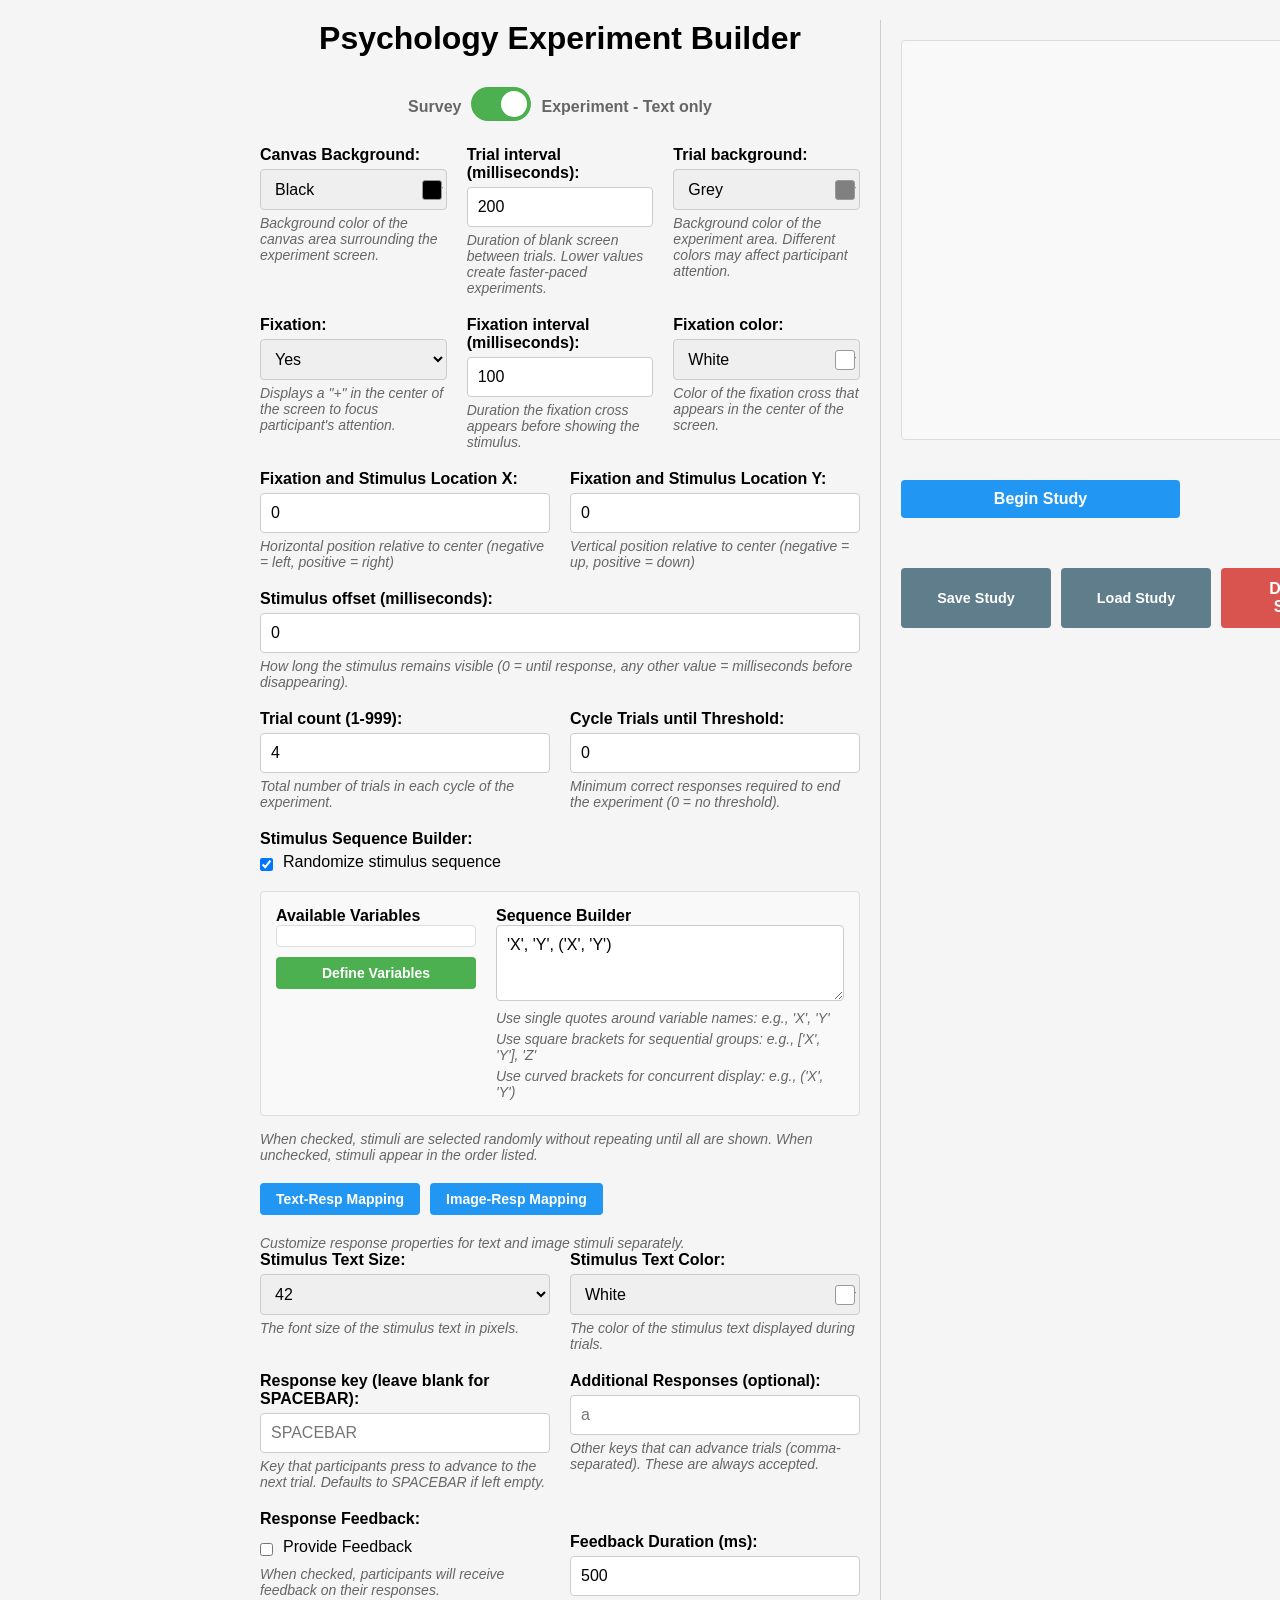
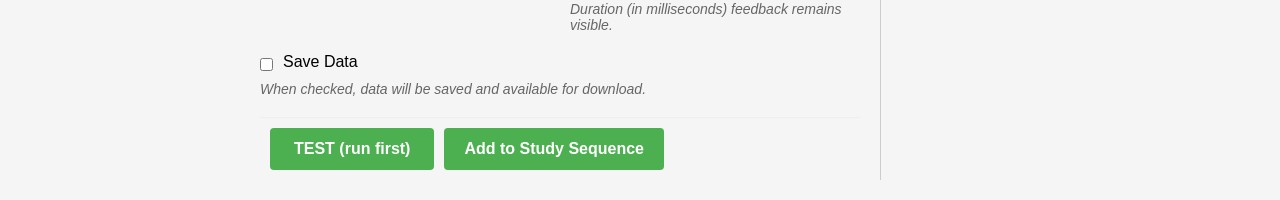
==== commit 22a9ef45: "variable config updated" ====
--- a/index.html
+++ b/index.html
@@ -150,7 +150,10 @@
                             <div id="available-variables">
                                 <h4>Available Variables</h4>
                                 <div id="variable-categories-list" class="variable-list-container"></div>
-                                <button type="button" id="define-variables-btn" class="primary-btn">Define Variables</button>
+                                <div class="variable-buttons">
+                                    <button type="button" id="define-variables-btn" class="primary-btn">Define Variables</button>
+                                    <button type="button" id="clear-variables-btn" class="danger-btn hidden">Clear Variables</button>
+                                </div>
                             </div>
                             <div id="sequence-builder">
                                 <h4>Sequence Builder</h4>
@@ -453,6 +456,14 @@
                 </div>
                 <div class="variable-values">
                     <h3>Values for: <span id="current-variable-name">Select a category</span></h3>
+                    <div id="variable-selection-mode">
+                        <label>Selection Mode:</label>
+                        <select id="variable-mode-select">
+                            <option value="sequential">Sequential</option>
+                            <option value="random">Random</option>
+                            <option value="random-no-repeat">Random without Replacement</option>
+                        </select>
+                    </div>
                     <div id="variable-values-container">
                         <!-- Variable values will be listed here -->
                     </div>
--- a/style.css
+++ b/style.css
@@ -451,6 +451,17 @@
     margin-bottom: 10px;
 }
 
+.variable-buttons {
+    display: flex;
+    gap: 10px;
+    margin-bottom: 15px;
+}
+
+.variable-buttons button {
+    flex: 1;
+    margin: 0;
+}
+
 .variable-category-item {
     cursor: pointer;
 }
@@ -529,6 +540,34 @@
     padding: 15px;
     background-color: #f9f9f9;
     min-height: 200px;
+}
+
+.variable-values h3 {
+    margin-bottom: 15px;
+    border-bottom: 1px solid #ddd;
+    padding-bottom: 10px;
+}
+
+#variable-selection-mode {
+    margin-bottom: 15px;
+    padding: 10px;
+    background-color: #f5f5f5;
+    border-radius: 4px;
+    display: flex;
+    align-items: center;
+}
+
+#variable-selection-mode label {
+    margin-right: 10px;
+    font-weight: bold;
+}
+
+#variable-mode-select {
+    flex-grow: 1;
+    padding: 8px;
+    border: 1px solid #ddd;
+    border-radius: 4px;
+    background-color: white;
 }
 
 .variable-category-item, .variable-value-item {
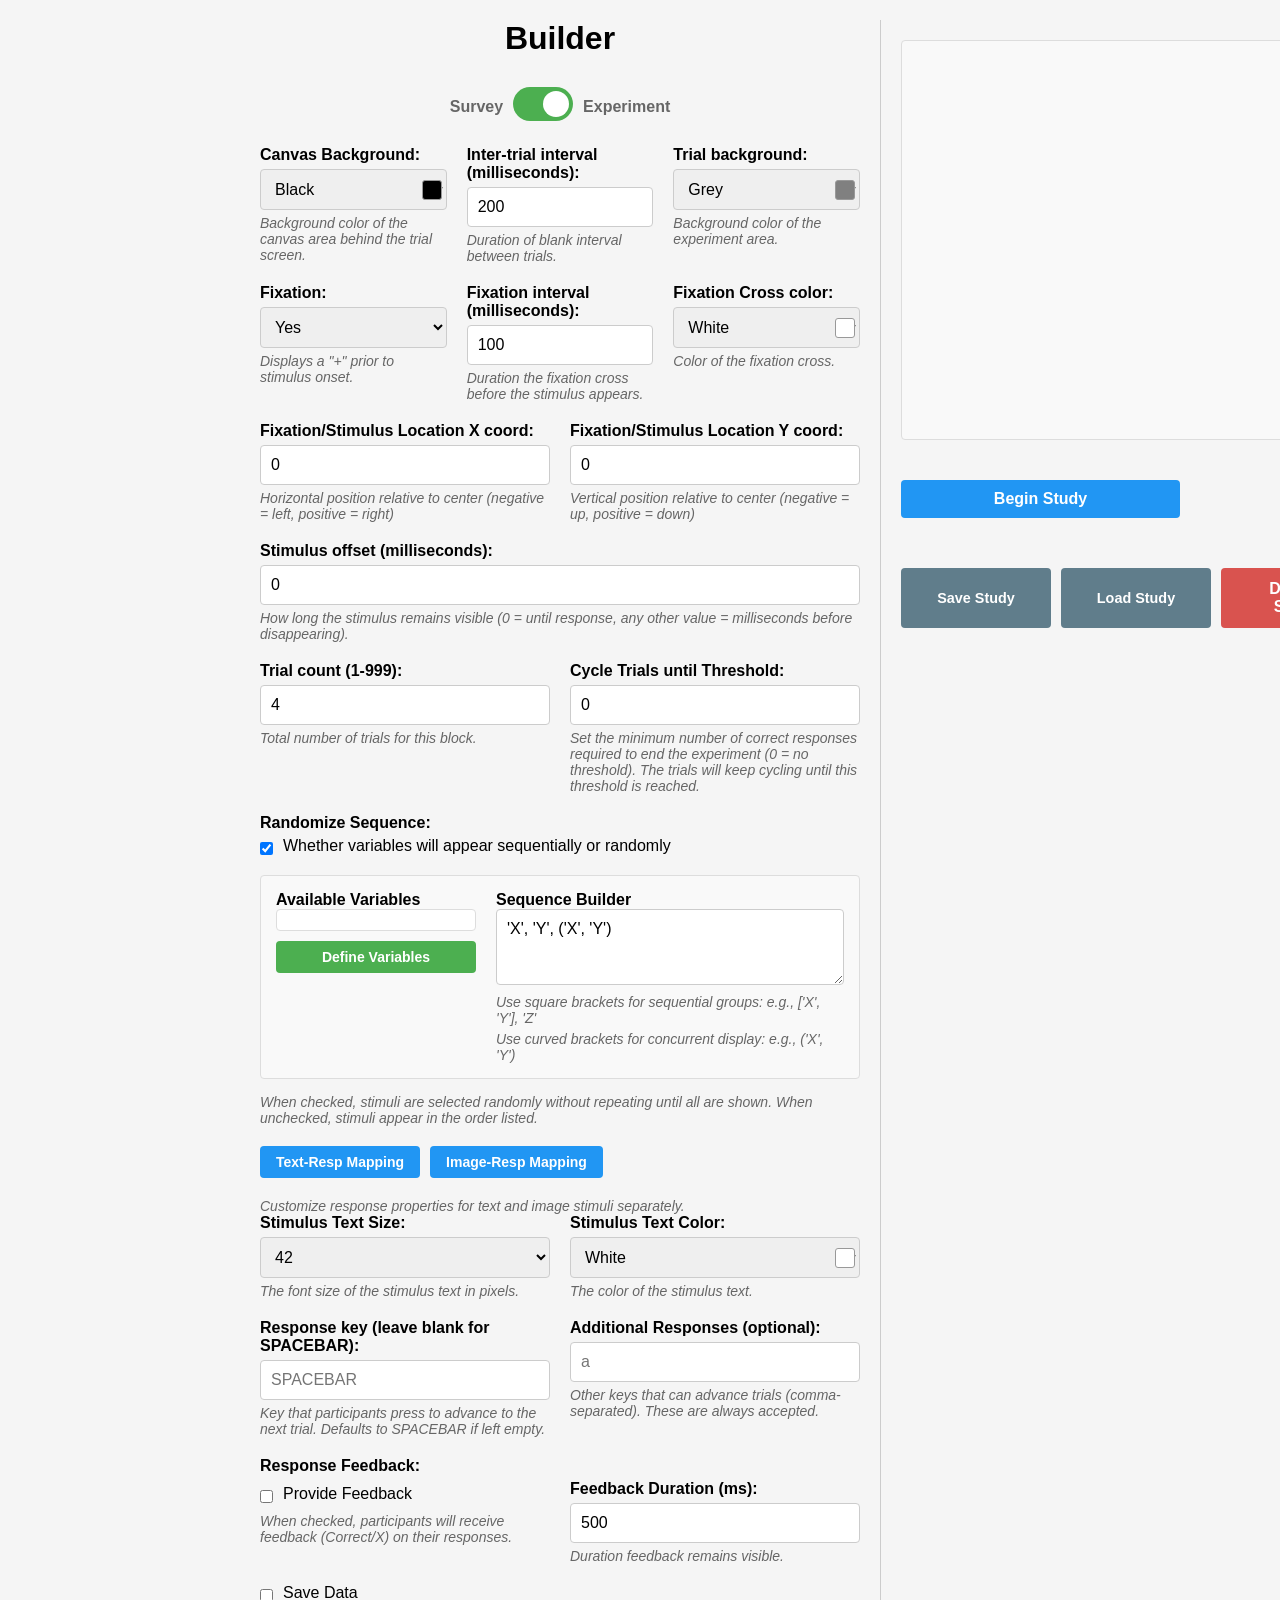
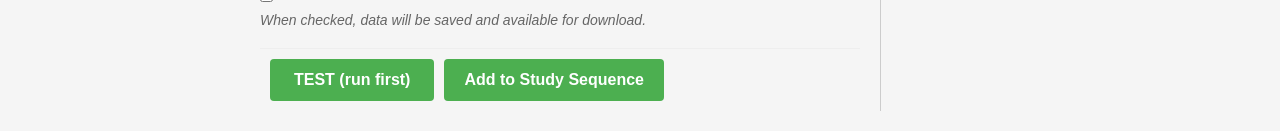
==== commit 6f8533ad: "updated ReadMe" ====
--- a/index.html
+++ b/index.html
@@ -3,21 +3,21 @@
 <head>
     <meta charset="UTF-8">
     <meta name="viewport" content="width=device-width, initial-scale=1.0">
-    <title>Psychology Experiment Builder</title>
+    <title>Psychology Experiment and Survey Builder</title>
     <link rel="stylesheet" href="style.css">
 </head>
 <body>
     <div id="intro-screen" class="container">
         <div class="split-container">
             <div class="left-panel">
-                <h1>Psychology Experiment Builder</h1>
+                <h1>Builder</h1>
                 <div class="form-switch-container">
                     <span class="switch-label">Survey</span>
                     <label class="switch">
                         <input type="checkbox" id="form-type-switch" checked>
                         <span class="slider round"></span>
                     </label>
-                    <span class="switch-label">Experiment - Text only</span>
+                    <span class="switch-label">Experiment</span>
                 </div>
 
                 <form id="experiment-form">
@@ -41,12 +41,12 @@
                                 </select>
                                 <span class="color-preview-large" id="canvas-background-preview" style="background-color: black;"></span>
                             </div>
-                            <p class="helper-text">Background color of the canvas area surrounding the experiment screen.</p>
-                        </div>
-                        <div class="form-column">
-                            <label for="trial-interval">Trial interval (milliseconds):</label>
+                            <p class="helper-text">Background color of the canvas area behind the trial screen.</p>
+                        </div>
+                        <div class="form-column">
+                            <label for="trial-interval">Inter-trial interval (milliseconds):</label>
                             <input type="number" id="trial-interval" min="1" required value="200">
-                            <p class="helper-text">Duration of blank screen between trials. Lower values create faster-paced experiments.</p>
+                            <p class="helper-text">Duration of blank interval between trials.</p>
                         </div>
                         <div class="form-column">
                             <label for="trial-background">Trial background:</label>
@@ -67,7 +67,7 @@
                                 </select>
                                 <span class="color-preview-large" id="trial-background-preview" style="background-color: grey;"></span>
                             </div>
-                            <p class="helper-text">Background color of the experiment area. Different colors may affect participant attention.</p>
+                            <p class="helper-text">Background color of the experiment area.</p>
                         </div>
                     </div>
 
@@ -78,15 +78,15 @@
                                 <option value="yes" selected>Yes</option>
                                 <option value="no">No</option>
                             </select>
-                            <p class="helper-text">Displays a "+" in the center of the screen to focus participant's attention.</p>
+                            <p class="helper-text">Displays a "+" prior to stimulus onset.</p>
                         </div>
                         <div class="form-column">
                             <label for="fixation-interval">Fixation interval (milliseconds):</label>
                             <input type="number" id="fixation-interval" min="1" required value="100">
-                            <p class="helper-text">Duration the fixation cross appears before showing the stimulus.</p>
-                        </div>
-                        <div class="form-column">
-                            <label for="fixation-color">Fixation color:</label>
+                            <p class="helper-text">Duration the fixation cross before the stimulus appears.</p>
+                        </div>
+                        <div class="form-column">
+                            <label for="fixation-color">Fixation Cross color:</label>
                             <div class="color-select-container">
                                 <select id="fixation-color" required>
                                     <option value="white" selected>White</option>
@@ -104,18 +104,18 @@
                                 </select>
                                 <span class="color-preview-large" id="fixation-color-preview" style="background-color: white;"></span>
                             </div>
-                            <p class="helper-text">Color of the fixation cross that appears in the center of the screen.</p>
+                            <p class="helper-text">Color of the fixation cross.</p>
                         </div>
                     </div>
 
                     <div class="form-group form-row">
                         <div class="form-column">
-                            <label for="position-x">Fixation and Stimulus Location X:</label>
+                            <label for="position-x">Fixation/Stimulus Location X coord:</label>
                             <input type="number" id="position-x" value="0">
                             <p class="helper-text">Horizontal position relative to center (negative = left, positive = right)</p>
                         </div>
                         <div class="form-column">
-                            <label for="position-y">Fixation and Stimulus Location Y:</label>
+                            <label for="position-y">Fixation/Stimulus Location Y coord:</label>
                             <input type="number" id="position-y" value="0">
                             <p class="helper-text">Vertical position relative to center (negative = up, positive = down)</p>
                         </div>
@@ -131,20 +131,20 @@
                         <div class="form-column">
                             <label for="trial-count">Trial count (1-999):</label>
                             <input type="number" id="trial-count" min="1" max="999" required value="4">
-                            <p class="helper-text">Total number of trials in each cycle of the experiment.</p>
+                            <p class="helper-text">Total number of trials for this block.</p>
                         </div>
                         <div class="form-column">
                             <label for="cycle-threshold">Cycle Trials until Threshold:</label>
                             <input type="number" id="cycle-threshold" min="0" required value="0">
-                            <p class="helper-text">Minimum correct responses required to end the experiment (0 = no threshold).</p>
+                            <p class="helper-text">Set the minimum number of correct responses required to end the experiment (0 = no threshold). The trials will keep cycling until this threshold is reached.</p>
                         </div>
                     </div>
 
                     <div class="form-group stimulus-group">
-                        <label for="stimuli-text">Stimulus Sequence Builder:</label>
+                        <label for="stimuli-text">Randomize Sequence:</label>
                         <div class="checkbox-container">
                             <input type="checkbox" id="randomize-stimuli" checked>
-                            <label for="randomize-stimuli">Randomize stimulus sequence</label>
+                            <label for="randomize-stimuli">Whether variables will appear sequentially or randomly</label>
                         </div>
                         <div id="sequence-builder-container">
                             <div id="available-variables">
@@ -158,7 +158,6 @@
                             <div id="sequence-builder">
                                 <h4>Sequence Builder</h4>
                                 <textarea id="stimuli-text" rows="3" required placeholder="Build your sequence using the variable categories">'X', 'Y', ('X', 'Y')</textarea>
-                                <p class="helper-text">Use single quotes around variable names: e.g., 'X', 'Y'</p>
                                 <p class="helper-text">Use square brackets for sequential groups: e.g., ['X', 'Y'], 'Z'</p>
                                 <p class="helper-text">Use curved brackets for concurrent display: e.g., ('X', 'Y')</p>
                             </div>
@@ -209,7 +208,7 @@
                                     </select>
                                     <span class="color-preview-large" id="stimulus-color-preview" style="background-color: white;"></span>
                                 </div>
-                                <p class="helper-text">The color of the stimulus text displayed during trials.</p>
+                                <p class="helper-text">The color of the stimulus text.</p>
                             </div>
                         </div>
                     </div>
@@ -235,12 +234,12 @@
                                     <input type="checkbox" id="provide-feedback">
                                     <label for="provide-feedback">Provide Feedback</label>
                                 </div>
-                                <p class="helper-text">When checked, participants will receive feedback on their responses.</p>
+                                <p class="helper-text">When checked, participants will receive feedback (Correct/X) on their responses.</p>
                             </div>
                             <div class="form-column">
                                 <label for="feedback-duration">Feedback Duration (ms):</label>
                                 <input type="number" id="feedback-duration" min="1" value="500" required>
-                                <p class="helper-text">Duration (in milliseconds) feedback remains visible.</p>
+                                <p class="helper-text">Duration feedback remains visible.</p>
                             </div>
                         </div>
                     </div>
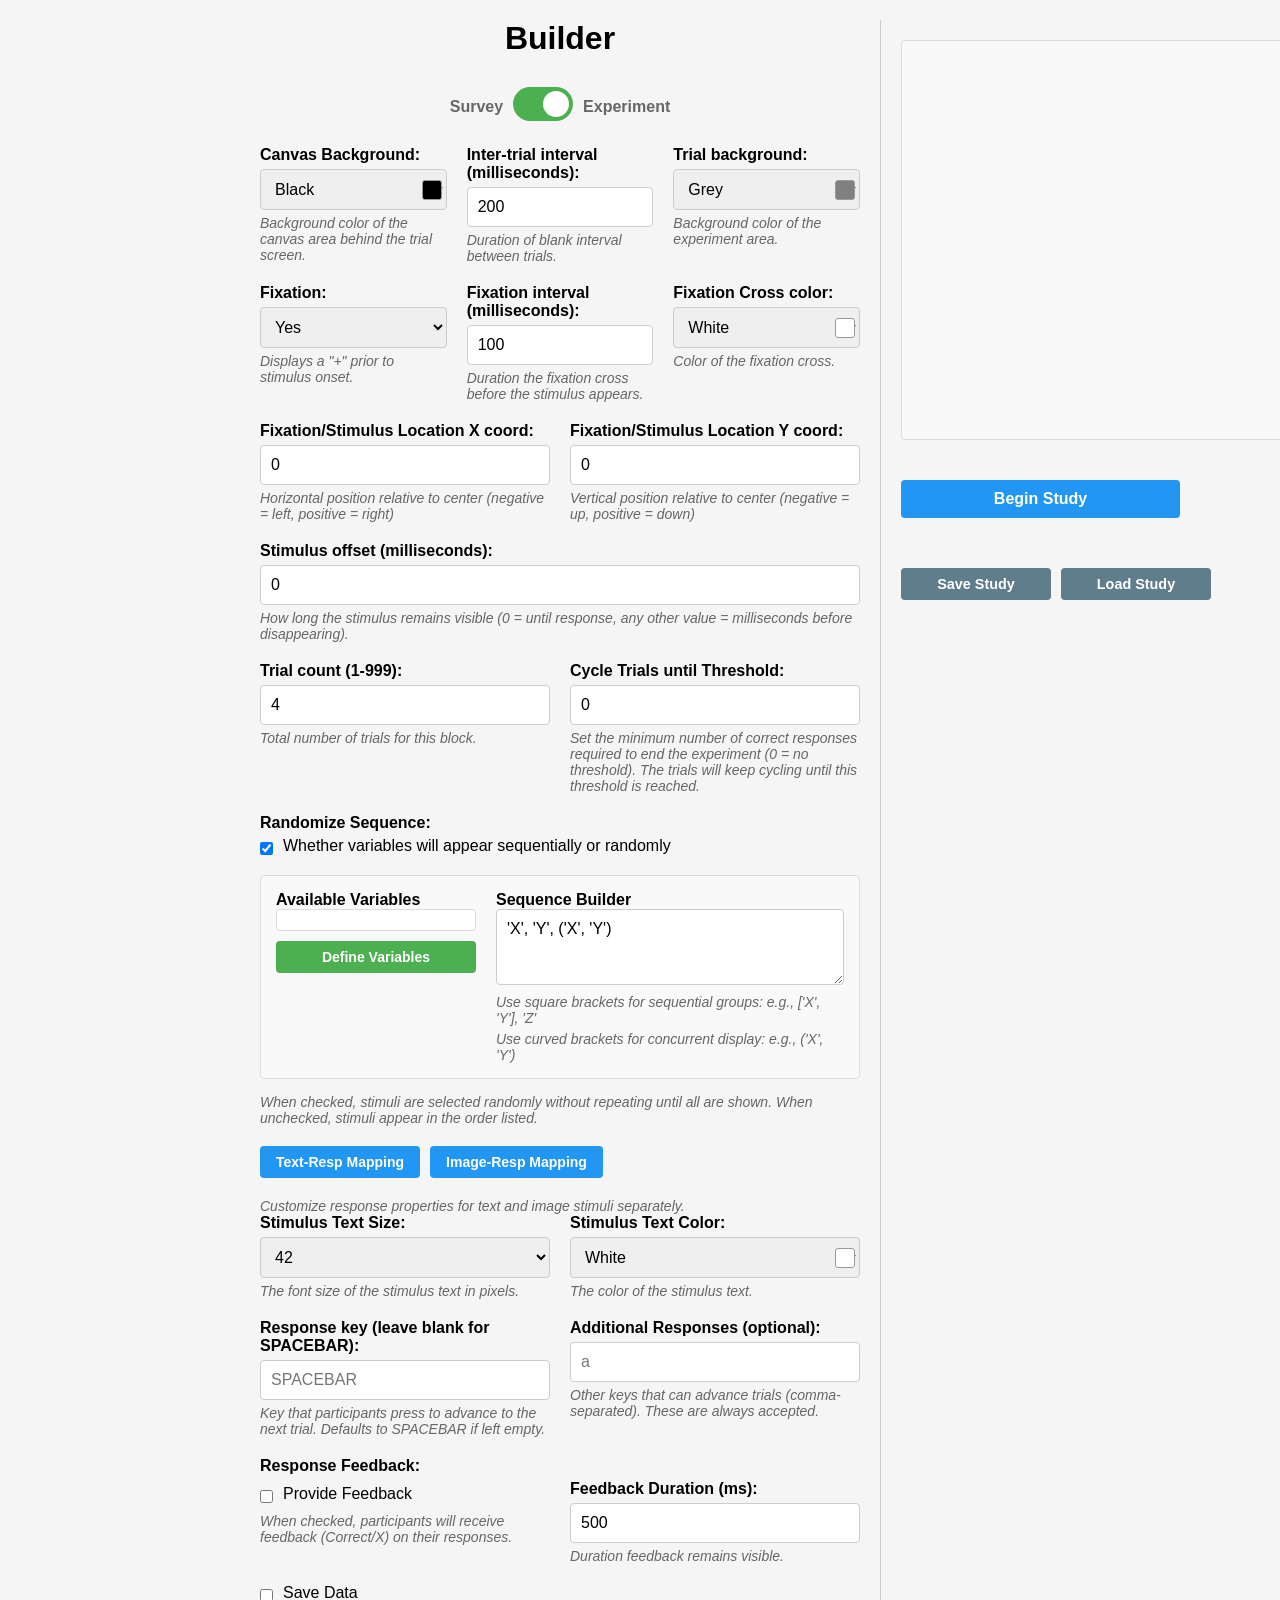
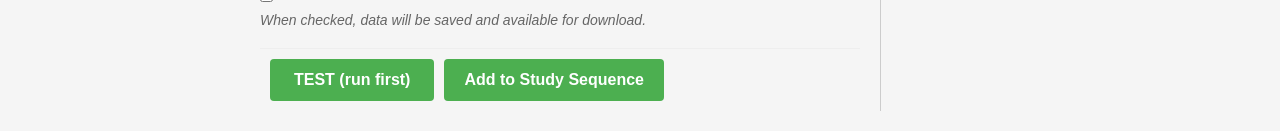
==== commit fc5a1c4d: "removed faulty deploy button" ====
--- a/index.html
+++ b/index.html
@@ -347,7 +347,6 @@
                     <div class="study-file-buttons">
                         <button type="button" id="save-study-btn">Save Study</button>
                         <button type="button" id="load-study-btn">Load Study</button>
-                        <button type="button" id="deploy-study-btn" style="background-color: #d9534f;">Deploy Study</button>
                         <input type="file" id="study-file-input" accept=".json" style="display: none;">
                     </div>
                 </div>
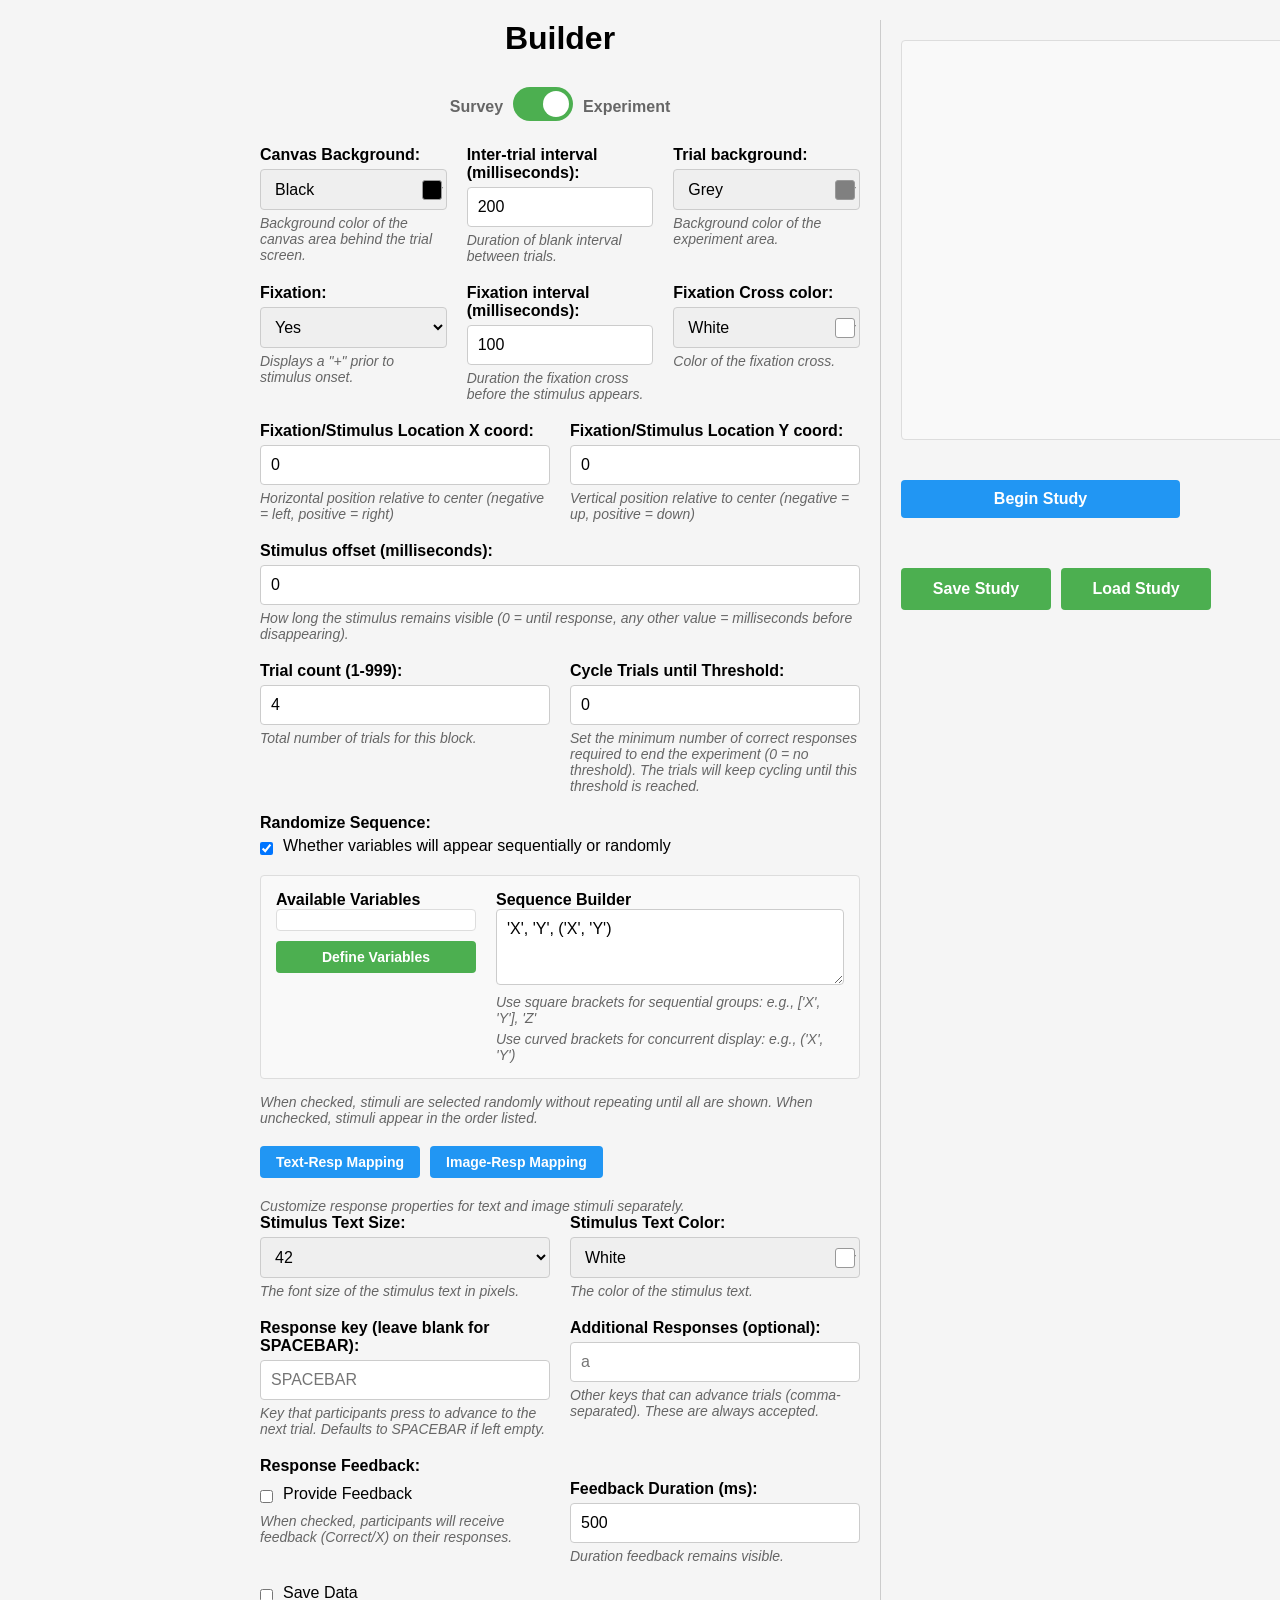
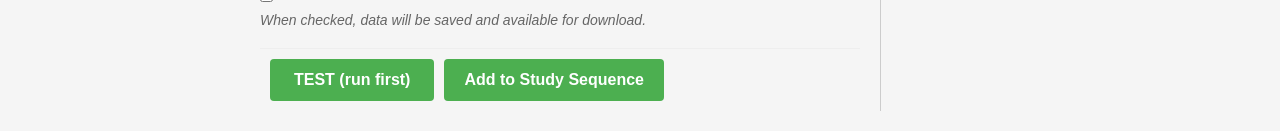
==== commit 2b59ab47: "updated save study method" ====
--- a/index.html
+++ b/index.html
@@ -345,9 +345,8 @@
                 <div class="study-buttons-container">
                     <button type="button" id="begin-study-btn">Begin Study</button>
                     <div class="study-file-buttons">
-                        <button type="button" id="save-study-btn">Save Study</button>
-                        <button type="button" id="load-study-btn">Load Study</button>
-                        <input type="file" id="study-file-input" accept=".json" style="display: none;">
+                        <button type="button" onclick="openStudyManager('save')">Save Study</button>
+                        <button type="button" onclick="openStudyManager('load')">Load Study</button>
                     </div>
                 </div>
             </div>
@@ -496,6 +495,9 @@
         <button id="ok-btn">OK</button>
     </div>
 
+    <!-- Study management is now handled by study-manager.html -->
+
     <script src="script.js"></script>
+    <script src="study-integration.js"></script>
 </body>
 </html>
--- a/style.css
+++ b/style.css
@@ -151,6 +151,10 @@
     align-items: center;
     justify-content: center;
     z-index: 100;
+}
+
+.modal.hidden {
+    display: none;
 }
 
 .modal-content {
@@ -495,6 +499,77 @@
     margin: 20px 0;
 }
 
+/* Study management modal styles */
+.saved-items-list {
+    max-height: 300px;
+    overflow-y: auto;
+    border: 1px solid #ddd;
+    border-radius: 4px;
+    padding: 10px;
+    margin: 15px 0;
+    background-color: #f9f9f9;
+}
+
+.saved-study-item {
+    display: flex;
+    justify-content: space-between;
+    align-items: center;
+    padding: 10px;
+    border-bottom: 1px solid #eee;
+    cursor: pointer;
+}
+
+.saved-study-item:hover {
+    background-color: #f0f0f0;
+}
+
+.saved-study-item:last-child {
+    border-bottom: none;
+}
+
+.saved-study-info {
+    flex: 1;
+}
+
+.saved-study-name {
+    font-weight: bold;
+    margin-bottom: 5px;
+}
+
+.saved-study-date {
+    font-size: 12px;
+    color: #666;
+}
+
+.saved-study-actions {
+    display: flex;
+    gap: 5px;
+}
+
+.saved-study-actions button {
+    padding: 5px 10px;
+    margin: 0;
+    min-width: 0;
+    font-size: 12px;
+}
+
+.no-studies-message {
+    text-align: center;
+    padding: 20px;
+    color: #666;
+    font-style: italic;
+}
+
+#save-study-section, #load-study-section {
+    margin-bottom: 30px;
+    padding-bottom: 20px;
+    border-bottom: 1px solid #eee;
+}
+
+#load-study-section {
+    border-bottom: none;
+}
+
 /* Custom dialog styles */
 .custom-dialog {
     position: fixed;
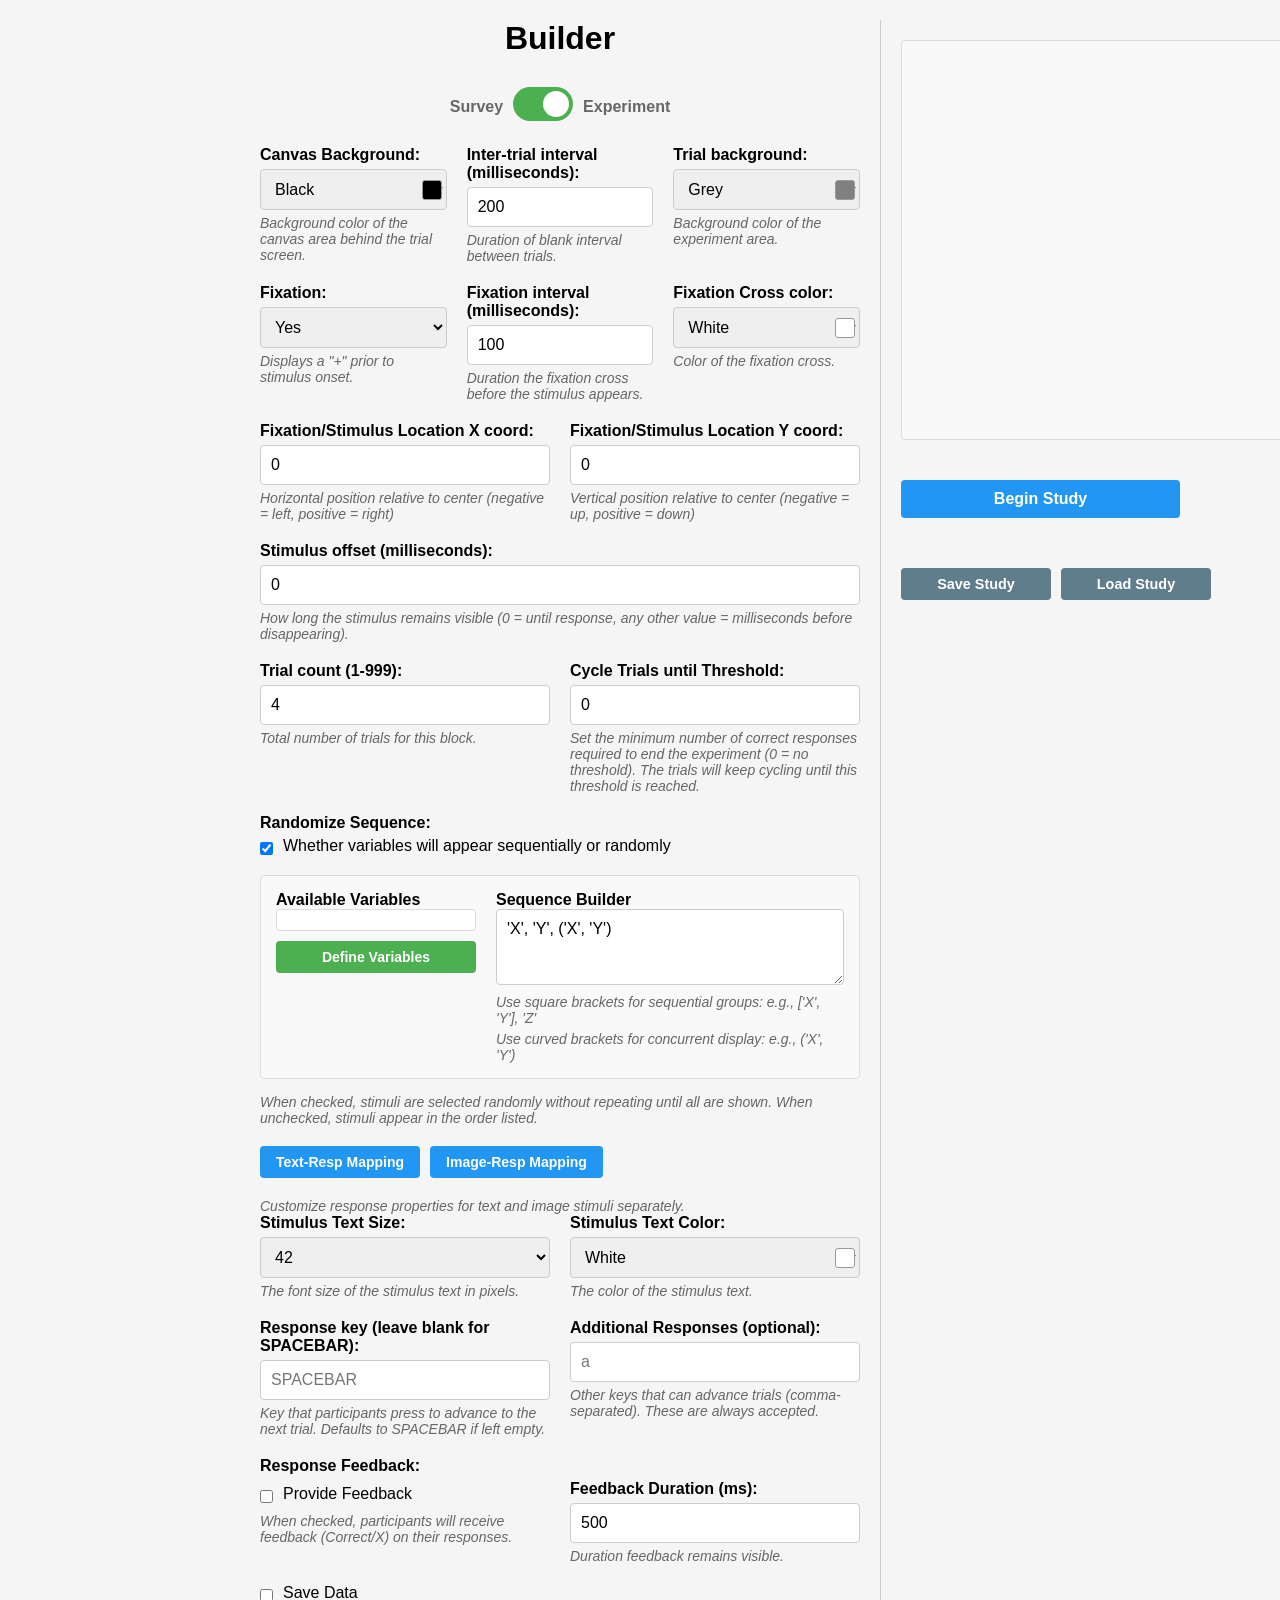
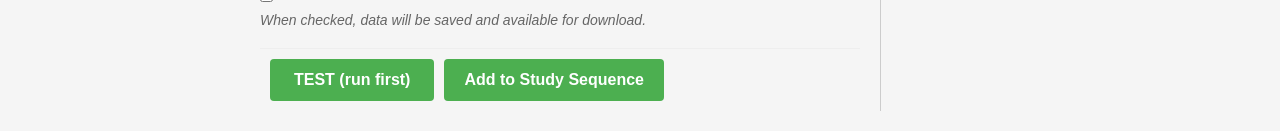
==== commit 57d68b02: "reverted to earlier save functionality" ====
--- a/index.html
+++ b/index.html
@@ -345,8 +345,9 @@
                 <div class="study-buttons-container">
                     <button type="button" id="begin-study-btn">Begin Study</button>
                     <div class="study-file-buttons">
-                        <button type="button" onclick="openStudyManager('save')">Save Study</button>
-                        <button type="button" onclick="openStudyManager('load')">Load Study</button>
+                        <button type="button" id="save-study-btn">Save Study</button>
+                        <button type="button" id="load-study-btn">Load Study</button>
+                        <input type="file" id="study-file-input" accept=".json" style="display: none;">
                     </div>
                 </div>
             </div>
@@ -495,9 +496,6 @@
         <button id="ok-btn">OK</button>
     </div>
 
-    <!-- Study management is now handled by study-manager.html -->
-
     <script src="script.js"></script>
-    <script src="study-integration.js"></script>
 </body>
 </html>
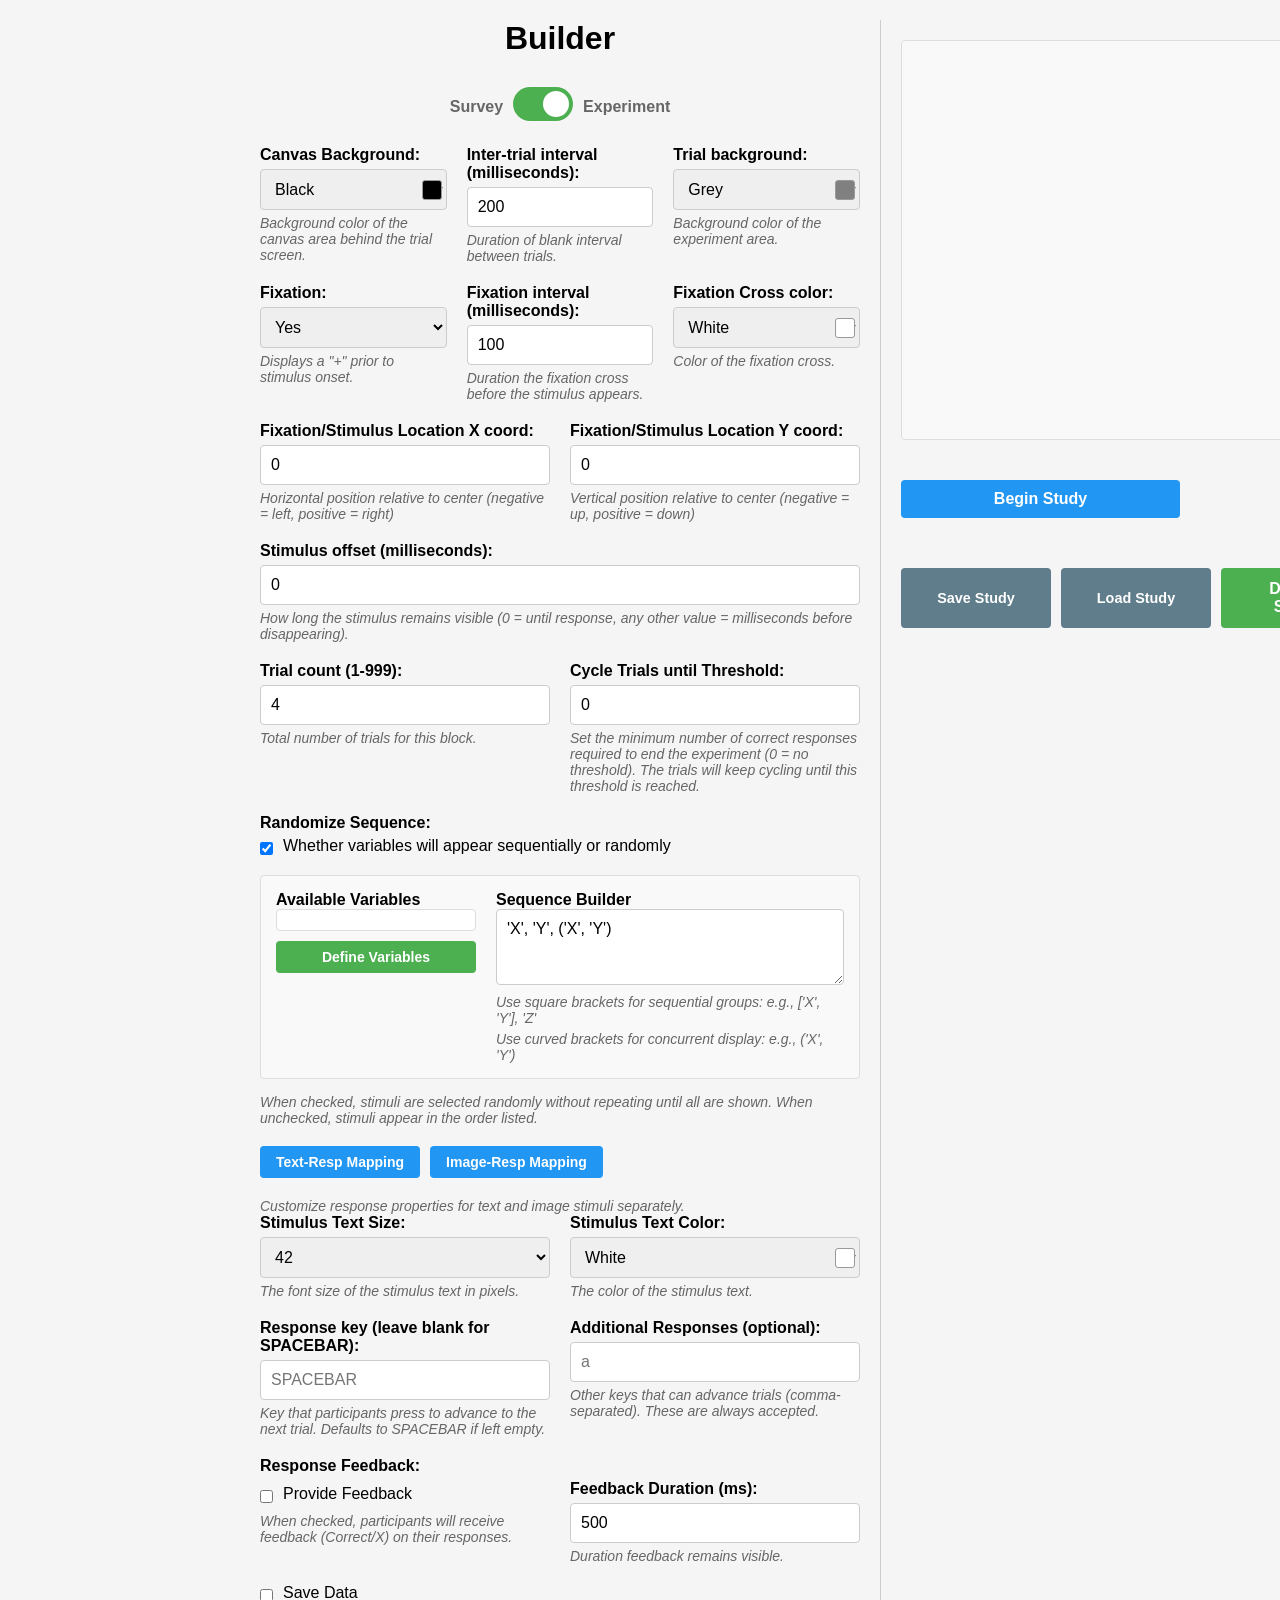
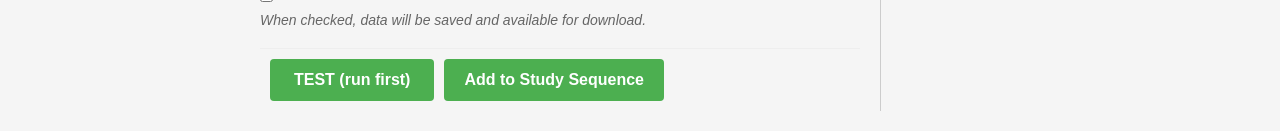
==== commit 9fea8acc: "added blank deploy button" ====
--- a/index.html
+++ b/index.html
@@ -347,6 +347,7 @@
                     <div class="study-file-buttons">
                         <button type="button" id="save-study-btn">Save Study</button>
                         <button type="button" id="load-study-btn">Load Study</button>
+                        <button type="button" id="deploy-study-btn">Deploy Study</button>
                         <input type="file" id="study-file-input" accept=".json" style="display: none;">
                     </div>
                 </div>
